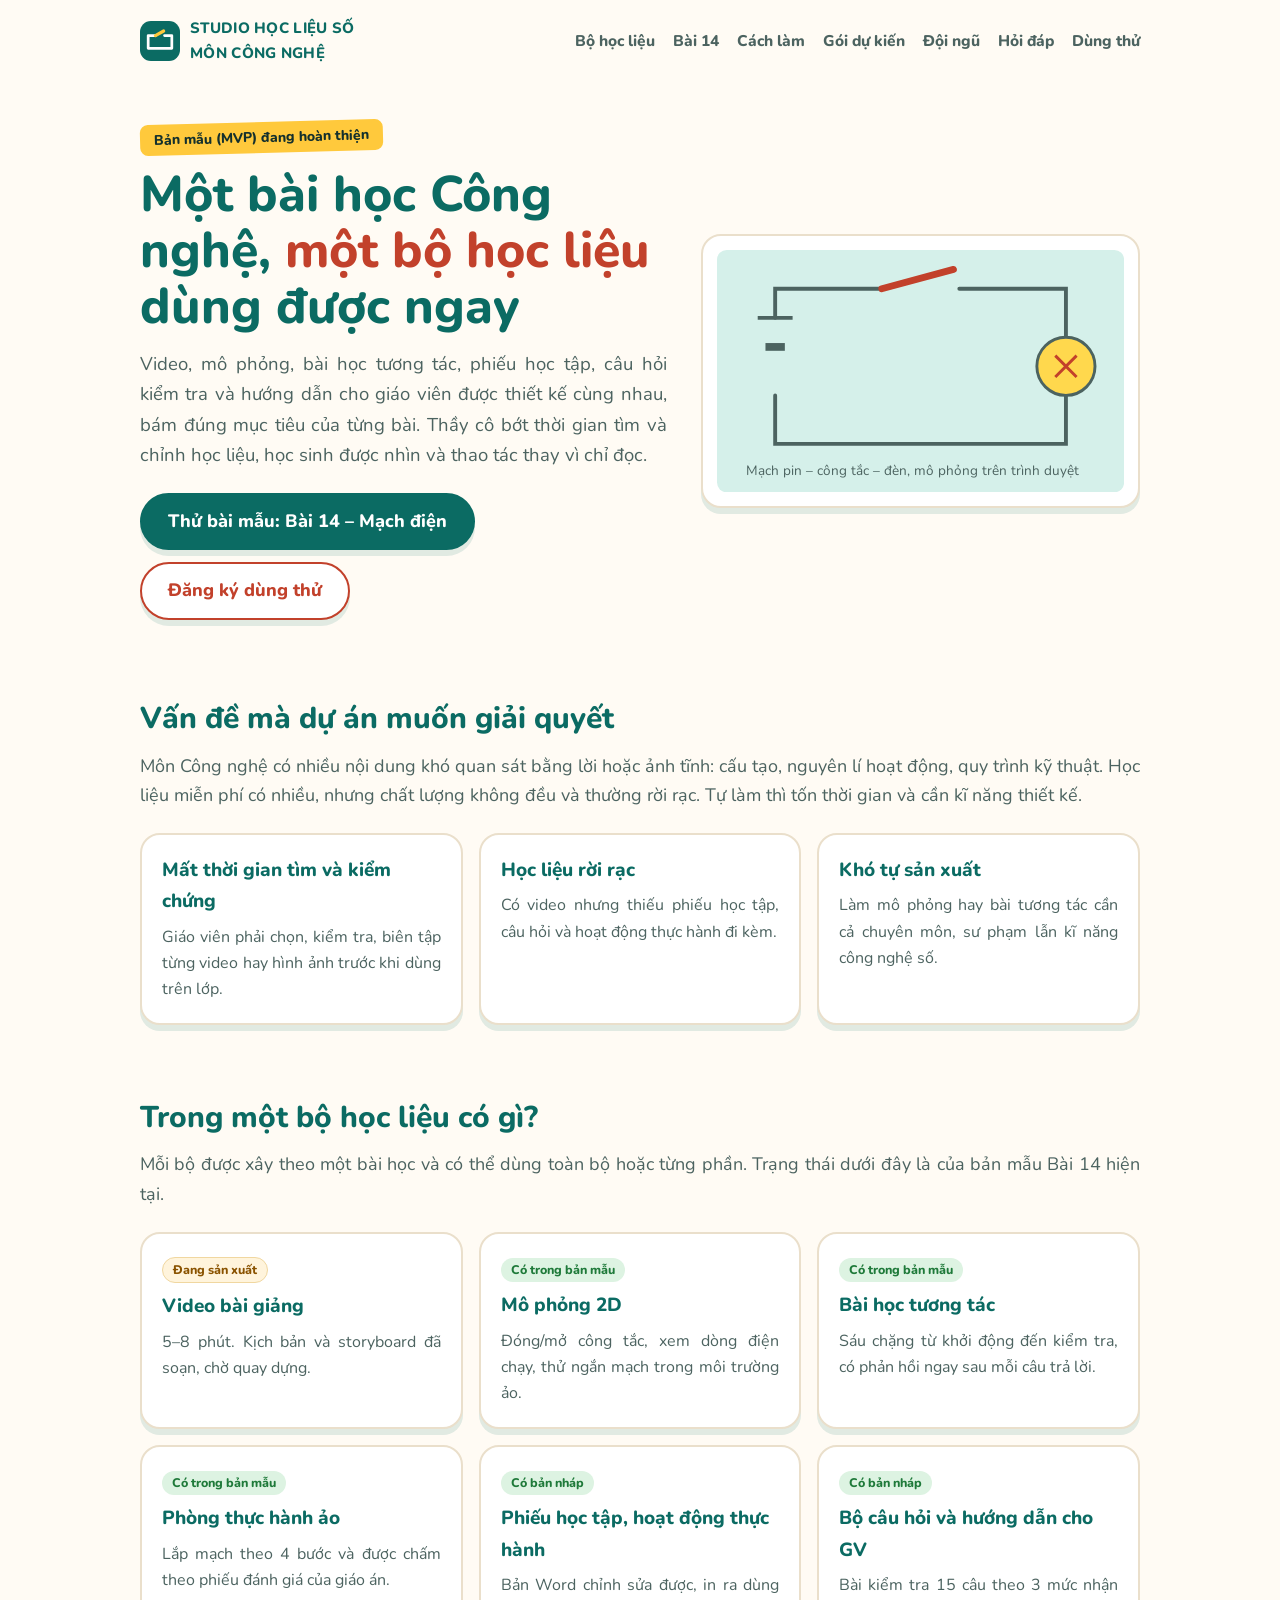
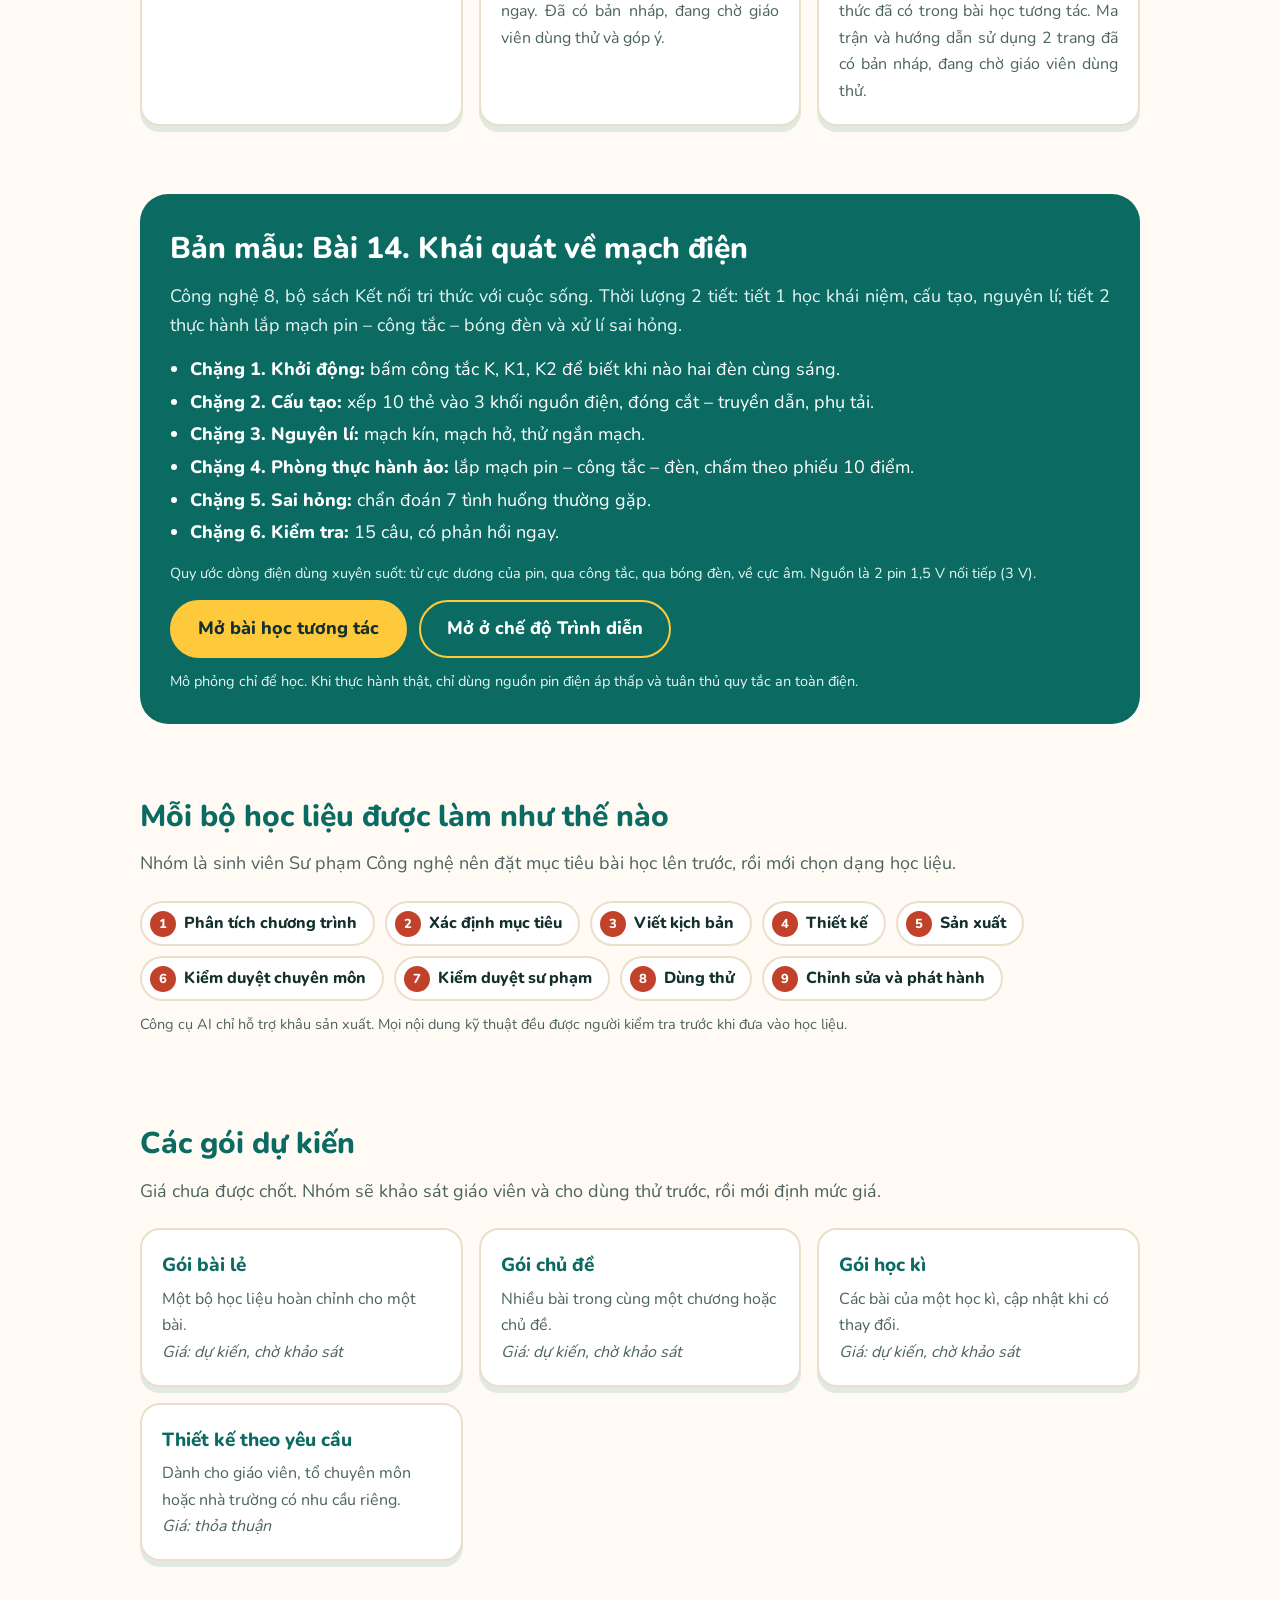
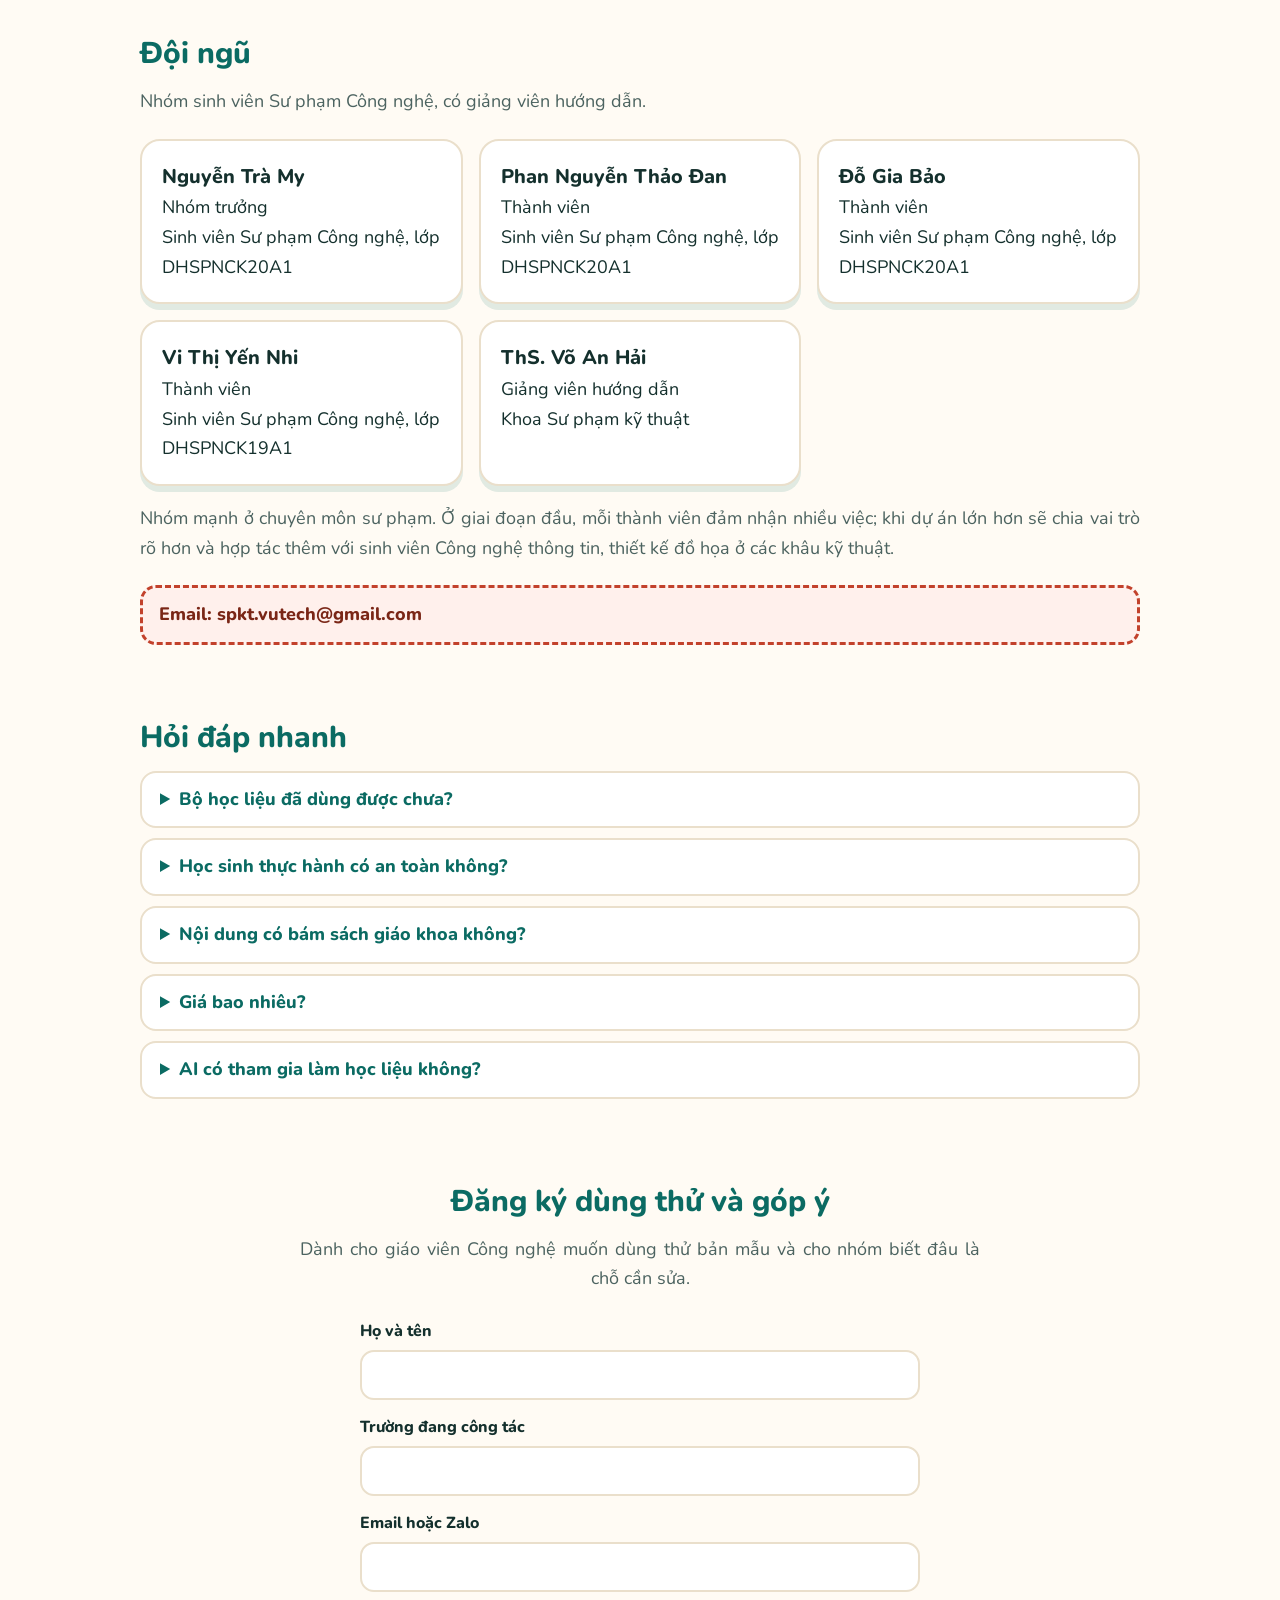
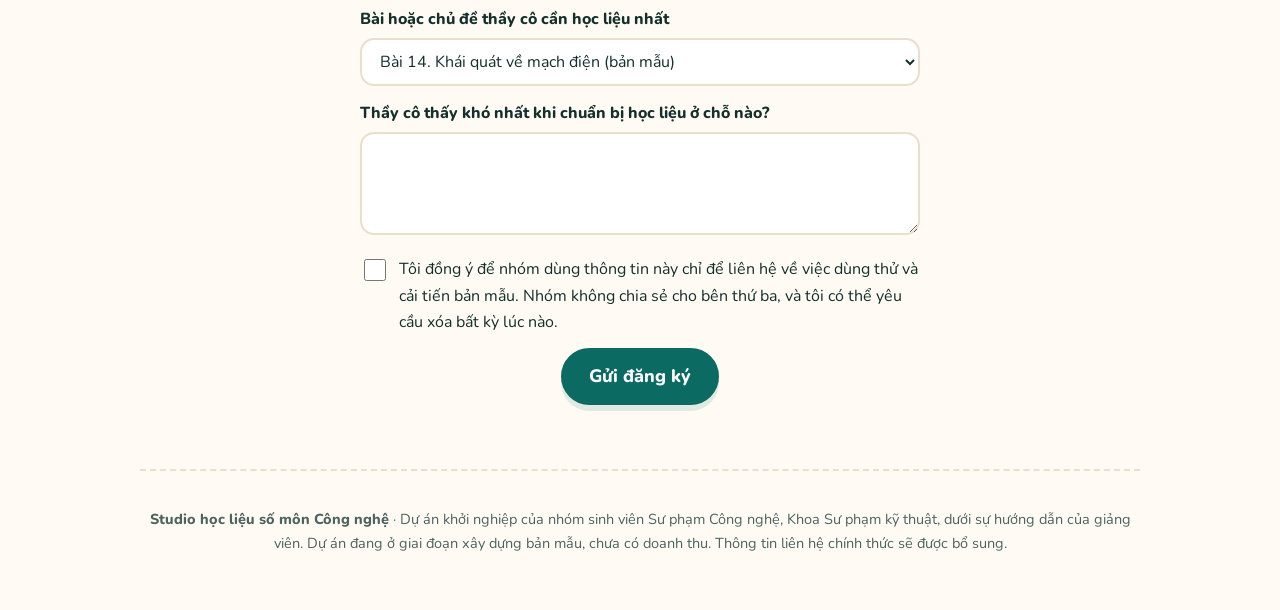
==== index.html @ c7c8dabb "Bản mẫu" ====
<!DOCTYPE html>
<html lang="vi">

<head>
  <meta charset="utf-8">
  <meta name="viewport" content="width=device-width, initial-scale=1">
  <title>STUDIO HỌC LIỆU SỐ MÔN CÔNG NGHỆ</title>
  <style>
    @font-face {
      font-family: 'Nunito';
      font-weight: 400;
      src: url([data-uri]) format('woff2');
      unicode-range: U+0000-00FF, U+0131, U+0152-0153, U+02BB-02BC, U+02C6, U+02DA, U+02DC, U+2000-206F, U+2074, U+20AC, U+2122, U+2191, U+2193, U+2212, U+2215, U+FEFF, U+FFFD;
      font-display: swap
    }

    @font-face {
      font-family: 'Nunito';
      font-weight: 400;
      src: url([data-uri]) format('woff2');
      unicode-range: U+0102-0103, U+0110-0111, U+0128-0129, U+0168-0169, U+01A0-01A1, U+01AF-01B0, U+0300-0301, U+0303-0304, U+0308-0309, U+0323, U+0329, U+1EA0-1EF9, U+20AB;
      font-display: swap
    }

    @font-face {
      font-family: 'Nunito';
      font-weight: 800;
      src: url([data-uri]) format('woff2');
      unicode-range: U+0000-00FF, U+0131, U+0152-0153, U+02BB-02BC, U+02C6, U+02DA, U+02DC, U+2000-206F, U+2074, U+20AC, U+2122, U+2191, U+2193, U+2212, U+2215, U+FEFF, U+FFFD;
      font-display: swap
    }

    @font-face {
      font-family: 'Nunito';
      font-weight: 800;
      src: url([data-uri]) format('woff2');
      unicode-range: U+0102-0103, U+0110-0111, U+0128-0129, U+0168-0169, U+01A0-01A1, U+01AF-01B0, U+0300-0301, U+0303-0304, U+0308-0309, U+0323, U+0329, U+1EA0-1EF9, U+20AB;
      font-display: swap
    }

    :root {
      --bg: #FFFBF4;
      --card: #fff;
      --ink: #14302D;
      --muted: #4C6360;
      --line: #EADFCB;
      --brand: #0B6B63;
      --brand-d: #084F49;
      --brand-l: #D5F0EA;
      --coral: #C2412B;
      --sun: #FFC93C;
      --ok: #1F7A3A;
      --ok-l: #DDF3E2;
      --bad: #B3261E;
      --bad-l: #FCE4E0;
      --warn: #8A5300;
      --warn-l: #FFF4DC;
      --amber: #FFC93C;
      --wire: #4C6360;
      --r: 20px;
      --sh: 0 6px 0 rgba(11, 107, 99, .12);
      --soft: #D5F0EA;
      --accent-l: #FFE9A8
    }

    * {
      box-sizing: border-box
    }

    html {
      scroll-behavior: smooth
    }

    body {
      margin: 0;
      background: var(--bg);
      color: var(--ink);
      font: 18px/1.65 'Nunito', 'Segoe UI', Roboto, Arial, sans-serif
    }

    .w {
      max-width: 1040px;
      margin: 0 auto;
      padding: 0 20px
    }

    header.nav {
      display: flex;
      justify-content: space-between;
      align-items: center;
      padding: 16px 0;
      gap: 12px;
      flex-wrap: wrap
    }

    .logo {
      font-weight: 800;
      font-size: 19px;
      color: var(--brand)
    }

    header.nav nav a {
      color: var(--muted);
      text-decoration: none;
      margin-left: 18px;
      font-size: 15.5px;
      font-weight: 700
    }

    header.nav nav a:hover {
      color: var(--coral)
    }

    .hero {
      padding: 40px 0;
      display: grid;
      grid-template-columns: 1.2fr 1fr;
      gap: 34px;
      align-items: center
    }

    @media (max-width:820px) {
      .hero {
        grid-template-columns: 1fr
      }
    }

    .tag {
      display: inline-block;
      background: var(--sun);
      color: var(--ink);
      font-size: 14px;
      font-weight: 800;
      padding: 4px 14px;
      border-radius: 8px;
      margin-bottom: 14px;
      transform: rotate(-1.5deg)
    }

    h1 {
      font-size: clamp(32px, 5.2vw, 50px);
      line-height: 1.12;
      margin: 0 0 14px;
      font-weight: 800;
      color: var(--brand)
    }

    h1 em {
      font-style: normal;
      color: var(--coral)
    }

    .lead {
      color: var(--muted);
      font-size: 18.5px;
      margin: 0 0 22px
    }

    .btn {
      display: inline-block;
      font: inherit;
      font-weight: 800;
      text-decoration: none;
      border-radius: 999px;
      padding: 12px 26px;
      border: 2px solid var(--brand);
      background: var(--brand);
      color: #fff;
      cursor: pointer;
      box-shadow: var(--sh)
    }

    .btn:hover {
      background: var(--brand-d);
      border-color: var(--brand-d)
    }

    .btn:focus-visible,
    a:focus-visible,
    input:focus-visible,
    select:focus-visible,
    textarea:focus-visible {
      outline: 3px solid var(--sun);
      outline-offset: 2px
    }

    .btn.o {
      background: #fff;
      color: var(--coral);
      border-color: var(--coral)
    }

    .btn.o:hover {
      background: #FFF0EC;
      color: var(--coral);
      border-color: var(--coral)
    }

    .row {
      display: flex;
      gap: 12px;
      flex-wrap: wrap
    }

    .mock {
      background: #fff;
      border: 2px solid var(--line);
      border-radius: var(--r);
      padding: 14px;
      box-shadow: var(--sh)
    }

    .mock svg {
      width: 100%;
      height: auto;
      display: block
    }

    section {
      padding: 34px 0
    }

    h2 {
      font-size: 30px;
      margin: 0 0 8px;
      font-weight: 800;
      color: var(--brand)
    }

    .sub {
      color: var(--muted);
      margin: 0 0 22px;
      max-width: 680px
    }

    .grid {
      display: grid;
      grid-template-columns: repeat(auto-fit, minmax(250px, 1fr));
      gap: 16px
    }

    .card {
      background: var(--card);
      border: 2px solid var(--line);
      border-radius: var(--r);
      padding: 20px;
      box-shadow: var(--sh)
    }

    .card h3 {
      margin: 0 0 6px;
      font-size: 19px;
      font-weight: 800;
      color: var(--brand)
    }

    .card p {
      margin: 0;
      color: var(--muted);
      font-size: 16px
    }

    .st {
      display: inline-block;
      font-size: 12.5px;
      font-weight: 800;
      padding: 2px 10px;
      border-radius: 999px;
      margin-bottom: 8px
    }

    .st.ok {
      background: var(--ok-l);
      color: var(--ok)
    }

    .st.wip {
      background: var(--warn-l);
      color: var(--warn);
      border: 1px solid #F0D7A0
    }

    .band {
      background: var(--brand);
      color: #fff;
      border-radius: 28px;
      padding: 30px
    }

    .band h2 {
      color: #fff
    }

    .band .sub {
      color: #E6F6F2
    }

    .band .note {
      color: #E6F6F2
    }

    .band .btn {
      background: var(--sun);
      color: var(--ink);
      border-color: var(--sun)
    }

    .band .btn:hover {
      background: #FFD965;
      border-color: #FFD965
    }

    ol.flow {
      list-style: none;
      padding: 0;
      margin: 0;
      display: flex;
      flex-wrap: wrap;
      gap: 10px;
      counter-reset: s
    }

    ol.flow li {
      counter-increment: s;
      background: var(--card);
      border: 2px solid var(--line);
      border-radius: 999px;
      padding: 7px 16px 7px 8px;
      font-size: 16px;
      font-weight: 700
    }

    ol.flow li::before {
      content: counter(s);
      display: inline-block;
      width: 26px;
      height: 26px;
      line-height: 26px;
      text-align: center;
      background: var(--coral);
      color: #fff;
      border-radius: 50%;
      font-size: 13px;
      margin-right: 8px
    }

    .price {
      font-size: 16px;
      color: var(--muted)
    }

    .price b {
      display: block;
      color: var(--brand);
      font-size: 19px;
      margin-bottom: 4px
    }

    form {
      display: grid;
      gap: 12px;
      max-width: 560px
    }

    label {
      font-size: 16px;
      font-weight: 800
    }

    input,
    select,
    textarea {
      width: 100%;
      font: inherit;
      font-weight: 400;
      padding: 10px 14px;
      border: 2px solid var(--line);
      border-radius: 14px;
      background: #fff;
      color: var(--ink);
      margin-top: 4px
    }

    input:focus,
    select:focus,
    textarea:focus {
      border-color: var(--brand)
    }

    .note {
      font-size: 14.5px;
      color: var(--muted)
    }

    #ok {
      display: none;
      background: var(--brand-l);
      color: var(--brand-d);
      padding: 12px 16px;
      border-radius: 16px;
      font-weight: 700
    }

    footer {
      border-top: 2px dashed var(--line);
      margin-top: 30px;
      padding: 22px 0 40px;
      color: var(--muted);
      font-size: 14.5px
    }

    .logo {
      display: flex;
      align-items: center;
      gap: 10px;
      text-decoration: none;
      font-size: 15px;
      letter-spacing: .02em
    }

    .logo .mk {
      width: 40px;
      height: 40px;
      flex: 0 0 auto
    }

    details {
      background: var(--card);
      border: 2px solid var(--line);
      border-radius: 16px;
      padding: 12px 18px;
      margin: 0 0 10px
    }

    summary {
      cursor: pointer;
      font-weight: 800;
      color: var(--brand)
    }

    details p {
      margin: 8px 0 0;
      color: var(--muted);
      font-size: 16px
    }

    .ph {
      border: 3px dashed var(--coral);
      background: #FFF0EC;
      color: #7a2616;
      border-radius: 16px;
      padding: 12px 16px;
      font-weight: 700
    }

    ul.stg {
      margin: 0 0 14px;
      padding-left: 20px
    }

    ul.stg li {
      margin: 3px 0
    }

    /* v7: căn đều hai bên cho đoạn văn; căn giữa khối đăng ký/góp ý */
    section p, .lead, .note { text-align: justify; text-justify: inter-word; }
    footer p { text-align: center; }
    .sub { max-width: none; }
    #thu { text-align: center; }
    #thu h2 { text-align: center; }
    #thu .sub { max-width: 680px; margin-left: auto; margin-right: auto; text-align: justify; text-align-last: center; }
    #thu form { margin: 0 auto; text-align: left; }
    #thu form .btn { justify-self: center; }
    #thu #ok { text-align: center; }
  </style>
</head>

<body>
  <div class="w" id="top">
    <header class="nav">
      <a class="logo" href="#top" aria-label="STUDIO HỌC LIỆU SỐ MÔN CÔNG NGHỆ"><svg class="mk" viewBox="0 0 44 44"
          aria-hidden="true">
          <rect width="44" height="44" rx="12" fill="#0B6B63" />
          <path d="M9 26V16h8m10 0h8v10m0 0v4H9v-4" fill="none" stroke="#fff" stroke-width="3" stroke-linecap="round"
            stroke-linejoin="round" />
          <line x1="17" y1="16" x2="26" y2="11" stroke="#FFC93C" stroke-width="3.5" stroke-linecap="round" />
          <circle cx="35" cy="26" r="0" />
        </svg><span>STUDIO HỌC LIỆU SỐ<br>MÔN CÔNG NGHỆ</span></a>
      <nav><a href="#bo">Bộ học liệu</a><a href="#demo">Bài 14</a><a href="#quytrinh">Cách làm</a><a href="#goi">Gói dự
          kiến</a><a href="#doi">Đội ngũ</a><a href="#hoi">Hỏi đáp</a><a href="#thu">Dùng thử</a></nav>
    </header>

    <div class="hero">
      <div>
        <span class="tag">Bản mẫu (MVP) đang hoàn thiện</span>
        <h1>Một bài học Công nghệ, <em>một bộ học liệu</em> dùng được ngay</h1>
        <p class="lead">Video, mô phỏng, bài học tương tác, phiếu học tập, câu hỏi kiểm tra và hướng dẫn cho giáo viên
          được thiết kế cùng nhau, bám đúng mục tiêu của từng bài. Thầy cô bớt thời gian tìm và chỉnh học liệu, học sinh
          được nhìn và thao tác thay vì chỉ đọc.</p>
        <div class="row"><a class="btn" data-evt="xem_demo" href="bai-14.html">Thử bài mẫu: Bài 14 –
            Mạch điện</a><a class="btn o" href="#thu">Đăng ký dùng thử</a></div>
      </div>
      <div class="mock" aria-hidden="true">
        <svg viewBox="0 0 420 250">
          <rect width="420" height="250" rx="10" fill="var(--soft)" />
          <path d="M60,70 V40 H170 M250,40 H360 V200 H60 V150" fill="none" stroke="var(--muted)" stroke-width="4"
            stroke-linecap="round" />
          <line x1="170" y1="40" x2="244" y2="20" stroke="var(--coral)" stroke-width="7" stroke-linecap="round" />
          <circle cx="360" cy="120" r="30" fill="#FFD84D" stroke="var(--muted)" stroke-width="3" />
          <path d="M349,109 L371,131 M371,109 L349,131" stroke="#C2412B" stroke-width="3" />
          <line x1="42" y1="70" x2="78" y2="70" stroke="var(--muted)" stroke-width="4" />
          <line x1="50" y1="100" x2="70" y2="100" stroke="var(--muted)" stroke-width="8" />
          <text x="30" y="232" font-size="14" fill="var(--muted)">Mạch pin – công tắc – đèn, mô phỏng trên trình
            duyệt</text>
        </svg>
      </div>
    </div>

    <section id="van-de">
      <h2>Vấn đề mà dự án muốn giải quyết</h2>
      <p class="sub">Môn Công nghệ có nhiều nội dung khó quan sát bằng lời hoặc ảnh tĩnh: cấu tạo, nguyên lí hoạt động,
        quy trình kỹ thuật. Học liệu miễn phí có nhiều, nhưng chất lượng không đều và thường rời rạc. Tự làm thì tốn
        thời gian và cần kĩ năng thiết kế.</p>
      <div class="grid">
        <div class="card">
          <h3>Mất thời gian tìm và kiểm chứng</h3>
          <p>Giáo viên phải chọn, kiểm tra, biên tập từng video hay hình ảnh trước khi dùng trên lớp.</p>
        </div>
        <div class="card">
          <h3>Học liệu rời rạc</h3>
          <p>Có video nhưng thiếu phiếu học tập, câu hỏi và hoạt động thực hành đi kèm.</p>
        </div>
        <div class="card">
          <h3>Khó tự sản xuất</h3>
          <p>Làm mô phỏng hay bài tương tác cần cả chuyên môn, sư phạm lẫn kĩ năng công nghệ số.</p>
        </div>
      </div>
    </section>

    <section id="bo">
      <h2>Trong một bộ học liệu có gì?</h2>
      <p class="sub">Mỗi bộ được xây theo một bài học và có thể dùng toàn bộ hoặc từng phần. Trạng thái dưới đây là của
        bản mẫu Bài 14 hiện tại.</p>
      <div class="grid">
        <div class="card"><span class="st wip">Đang sản xuất</span>
          <h3>Video bài giảng</h3>
          <p>5–8 phút. Kịch bản và storyboard đã soạn, chờ quay dựng.</p>
        </div>
        <div class="card"><span class="st ok">Có trong bản mẫu</span>
          <h3>Mô phỏng 2D</h3>
          <p>Đóng/mở công tắc, xem dòng điện chạy, thử ngắn mạch trong môi trường ảo.</p>
        </div>
        <div class="card"><span class="st ok">Có trong bản mẫu</span>
          <h3>Bài học tương tác</h3>
          <p>Sáu chặng từ khởi động đến kiểm tra, có phản hồi ngay sau mỗi câu trả lời.</p>
        </div>
        <div class="card"><span class="st ok">Có trong bản mẫu</span>
          <h3>Phòng thực hành ảo</h3>
          <p>Lắp mạch theo 4 bước và được chấm theo phiếu đánh giá của giáo án.</p>
        </div>
        <div class="card"><span class="st ok">Có bản nháp</span>
          <h3>Phiếu học tập, hoạt động thực hành</h3>
          <p>Bản Word chỉnh sửa được, in ra dùng ngay. Đã có bản nháp, đang chờ giáo viên dùng thử và góp ý.</p>
        </div>
        <div class="card"><span class="st ok">Có bản nháp</span>
          <h3>Bộ câu hỏi và hướng dẫn cho GV</h3>
          <p>Bài kiểm tra 15 câu theo 3 mức nhận thức đã có trong bài học tương tác. Ma trận và hướng dẫn sử dụng 2
            trang đã có bản nháp, đang chờ giáo viên dùng thử.</p>
        </div>
      </div>
    </section>

    <section id="demo">
      <div class="band">
        <h2>Bản mẫu: Bài 14. Khái quát về mạch điện</h2>
        <p class="sub" style="margin-bottom:14px">Công nghệ 8, bộ sách Kết nối tri thức với cuộc sống. Thời lượng 2
          tiết: tiết 1 học khái niệm, cấu tạo, nguyên lí; tiết 2 thực hành lắp mạch pin – công tắc – bóng đèn và xử lí
          sai hỏng.</p>
        <ul class="stg">
          <li><b>Chặng 1. Khởi động:</b> bấm công tắc K, K1, K2 để biết khi nào hai đèn cùng sáng.</li>
          <li><b>Chặng 2. Cấu tạo:</b> xếp 10 thẻ vào 3 khối nguồn điện, đóng cắt – truyền dẫn, phụ tải.</li>
          <li><b>Chặng 3. Nguyên lí:</b> mạch kín, mạch hở, thử ngắn mạch.</li>
          <li><b>Chặng 4. Phòng thực hành ảo:</b> lắp mạch pin – công tắc – đèn, chấm theo phiếu 10 điểm.</li>
          <li><b>Chặng 5. Sai hỏng:</b> chẩn đoán 7 tình huống thường gặp.</li>
          <li><b>Chặng 6. Kiểm tra:</b> 15 câu, có phản hồi ngay.</li>
        </ul>
        <p class="note" style="margin:0 0 14px">Quy ước dòng điện dùng xuyên suốt: từ cực dương của pin, qua công tắc,
          qua bóng đèn, về cực âm. Nguồn là 2 pin 1,5 V nối tiếp (3 V).</p>
        <div class="row"><a class="btn" data-evt="xem_demo" href="bai-14.html">Mở bài học tương
            tác</a><a class="btn" data-evt="xem_demo_trinh_dien" style="background:transparent;color:#fff"
            href="bai-14.html#demo">Mở ở chế độ Trình diễn</a></div>
        <p class="note" style="margin:12px 0 0">Mô phỏng chỉ để học. Khi thực hành thật, chỉ dùng nguồn pin điện áp thấp
          và tuân thủ quy tắc an toàn điện.</p>
      </div>
    </section>

    <section id="quytrinh">
      <h2>Mỗi bộ học liệu được làm như thế nào</h2>
      <p class="sub">Nhóm là sinh viên Sư phạm Công nghệ nên đặt mục tiêu bài học lên trước, rồi mới chọn dạng học liệu.
      </p>
      <ol class="flow">
        <li>Phân tích chương trình</li>
        <li>Xác định mục tiêu</li>
        <li>Viết kịch bản</li>
        <li>Thiết kế</li>
        <li>Sản xuất</li>
        <li>Kiểm duyệt chuyên môn</li>
        <li>Kiểm duyệt sư phạm</li>
        <li>Dùng thử</li>
        <li>Chỉnh sửa và phát hành</li>
      </ol>
      <p class="note" style="margin-top:12px">Công cụ AI chỉ hỗ trợ khâu sản xuất. Mọi nội dung kỹ thuật đều được người
        kiểm tra trước khi đưa vào học liệu.</p>
    </section>

    <section id="goi">
      <h2>Các gói dự kiến</h2>
      <p class="sub">Giá chưa được chốt. Nhóm sẽ khảo sát giáo viên và cho dùng thử trước, rồi mới định mức giá.</p>
      <div class="grid">
        <div class="card price"><b>Gói bài lẻ</b>Một bộ học liệu hoàn chỉnh cho một bài.<br><em>Giá: dự kiến, chờ khảo
            sát</em></div>
        <div class="card price"><b>Gói chủ đề</b>Nhiều bài trong cùng một chương hoặc chủ đề.<br><em>Giá: dự kiến, chờ
            khảo sát</em></div>
        <div class="card price"><b>Gói học kì</b>Các bài của một học kì, cập nhật khi có thay đổi.<br><em>Giá: dự kiến,
            chờ khảo sát</em></div>
        <div class="card price"><b>Thiết kế theo yêu cầu</b>Dành cho giáo viên, tổ chuyên môn hoặc nhà trường có nhu cầu
          riêng.<br><em>Giá: thỏa thuận</em></div>
      </div>
    </section>

    <section id="doi">
      <h2>Đội ngũ</h2>
      <p class="sub">Nhóm sinh viên Sư phạm Công nghệ, có giảng viên hướng dẫn.</p>
      <div class="grid">
        <div class="card"><b style="display:block;font-size:1.1em">Nguyễn Trà My</b>Nhóm trưởng<br>Sinh viên Sư phạm Công nghệ, lớp DHSPNCK20A1</div>
        <div class="card"><b style="display:block;font-size:1.1em">Phan Nguyễn Thảo Đan</b>Thành viên<br>Sinh viên Sư phạm Công nghệ, lớp DHSPNCK20A1</div>
        <div class="card"><b style="display:block;font-size:1.1em">Đỗ Gia Bảo</b>Thành viên<br>Sinh viên Sư phạm Công nghệ, lớp DHSPNCK20A1</div>
        <div class="card"><b style="display:block;font-size:1.1em">Vi Thị Yến Nhi</b>Thành viên<br>Sinh viên Sư phạm Công nghệ, lớp DHSPNCK19A1</div>
        <div class="card"><b style="display:block;font-size:1.1em">ThS. Võ An Hải</b>Giảng viên hướng dẫn<br>Khoa Sư phạm kỹ thuật</div>
      </div>
      <p class="sub" style="margin-top:18px">Nhóm mạnh ở chuyên môn sư phạm. Ở giai đoạn đầu, mỗi thành viên đảm nhận nhiều việc; khi dự án lớn hơn sẽ chia vai trò rõ hơn và hợp tác thêm với sinh viên Công nghệ thông tin, thiết kế
        đồ họa ở các khâu kỹ thuật.</p>
      <div class="ph">Email: spkt.vutech@gmail.com</div>
    </section>

    <section id="hoi">
      <h2>Hỏi đáp nhanh</h2>
      <details>
        <summary>Bộ học liệu đã dùng được chưa?</summary>
        <p>Bài học tương tác Bài 14 đã chạy được trên trình duyệt, không cần mạng. Video, phiếu học tập, bộ câu hỏi dạng
          tệp và hướng dẫn cho giáo viên đang được soạn. Nhóm chưa cho giáo viên dùng thử và chưa bán.</p>
      </details>
      <details>
        <summary>Học sinh thực hành có an toàn không?</summary>
        <p>Toàn bộ nội dung chỉ dùng nguồn pin điện áp thấp (2 pin 1,5 V). Bài học có cảnh báo ngắn mạch và nhắc không
          nối điện lưới 220 V.</p>
      </details>
      <details>
        <summary>Nội dung có bám sách giáo khoa không?</summary>
        <p>Bài 14 bám sách Công nghệ 8, bộ Kết nối tri thức với cuộc sống, và giáo án 2 tiết của nhóm. Thuật ngữ và kí
          hiệu theo sách.</p>
      </details>
      <details>
        <summary>Giá bao nhiêu?</summary>
        <p>Chưa chốt. Nhóm sẽ hỏi giáo viên và cho dùng thử trước rồi mới định giá.</p>
      </details>
      <details>
        <summary>AI có tham gia làm học liệu không?</summary>
        <p>Có, ở khâu sản xuất. Nội dung kỹ thuật do người kiểm tra trước khi đưa vào bộ học liệu.</p>
      </details>
    </section>

    <section id="thu">
      <h2>Đăng ký dùng thử và góp ý</h2>
      <p class="sub">Dành cho giáo viên Công nghệ muốn dùng thử bản mẫu và cho nhóm biết đâu là chỗ cần sửa.</p>
      <form id="f">
        <div><label for="n">Họ và tên<input id="n" required></label></div>
        <div><label for="s">Trường đang công tác<input id="s"></label></div>
        <div><label for="c">Email hoặc Zalo<input id="c" required></label></div>
        <div><label for="b">Bài hoặc chủ đề thầy cô cần học liệu nhất
            <select id="b">
              <option>Bài 14. Khái quát về mạch điện (bản mẫu)</option>
              <option>Chủ đề khác trong Công nghệ 8</option>
              <option>Công nghệ 9</option>
              <option>Công nghệ 10–12</option>
            </select></label></div>
        <div><label for="m">Thầy cô thấy khó nhất khi chuẩn bị học liệu ở chỗ nào?<textarea id="m"
              rows="3"></textarea></label></div>
        <div><label for="dy" style="display:flex;gap:10px;align-items:flex-start;font-weight:400"><input id="dy" type="checkbox" required style="width:22px;height:22px;margin-top:3px;flex:0 0 auto"><span>Tôi đồng ý để nhóm dùng thông tin này chỉ để liên hệ về việc dùng thử và cải tiến bản mẫu. Nhóm không chia sẻ cho bên thứ ba, và tôi có thể yêu cầu xóa bất kỳ lúc nào.</span></label></div>
        <button class="btn" type="submit" data-evt="gui_form">Gửi đăng ký</button>
        <div id="ok" role="status">Đây là bản demo nên biểu mẫu chưa gửi dữ liệu đi đâu cả. Khi chạy thật, nhóm sẽ gắn
          biểu mẫu này vào Google Form hoặc hộp thư của dự án.</div>
      </form>
    </section>

    <footer>
      <p><b>Studio học liệu số môn Công nghệ</b> · Dự án khởi nghiệp của nhóm sinh viên Sư phạm Công nghệ, Khoa Sư phạm
        kỹ thuật, dưới sự hướng dẫn của giảng viên. Dự án đang ở giai đoạn xây dựng bản mẫu, chưa có doanh thu. Thông
        tin liên hệ chính thức sẽ được bổ sung.</p>
    </footer>
  </div>
  <script>
    document.getElementById('f').addEventListener('submit', function (e) { e.preventDefault(); document.getElementById('ok').style.display = 'block'; });
  </script>
</body>

</html>
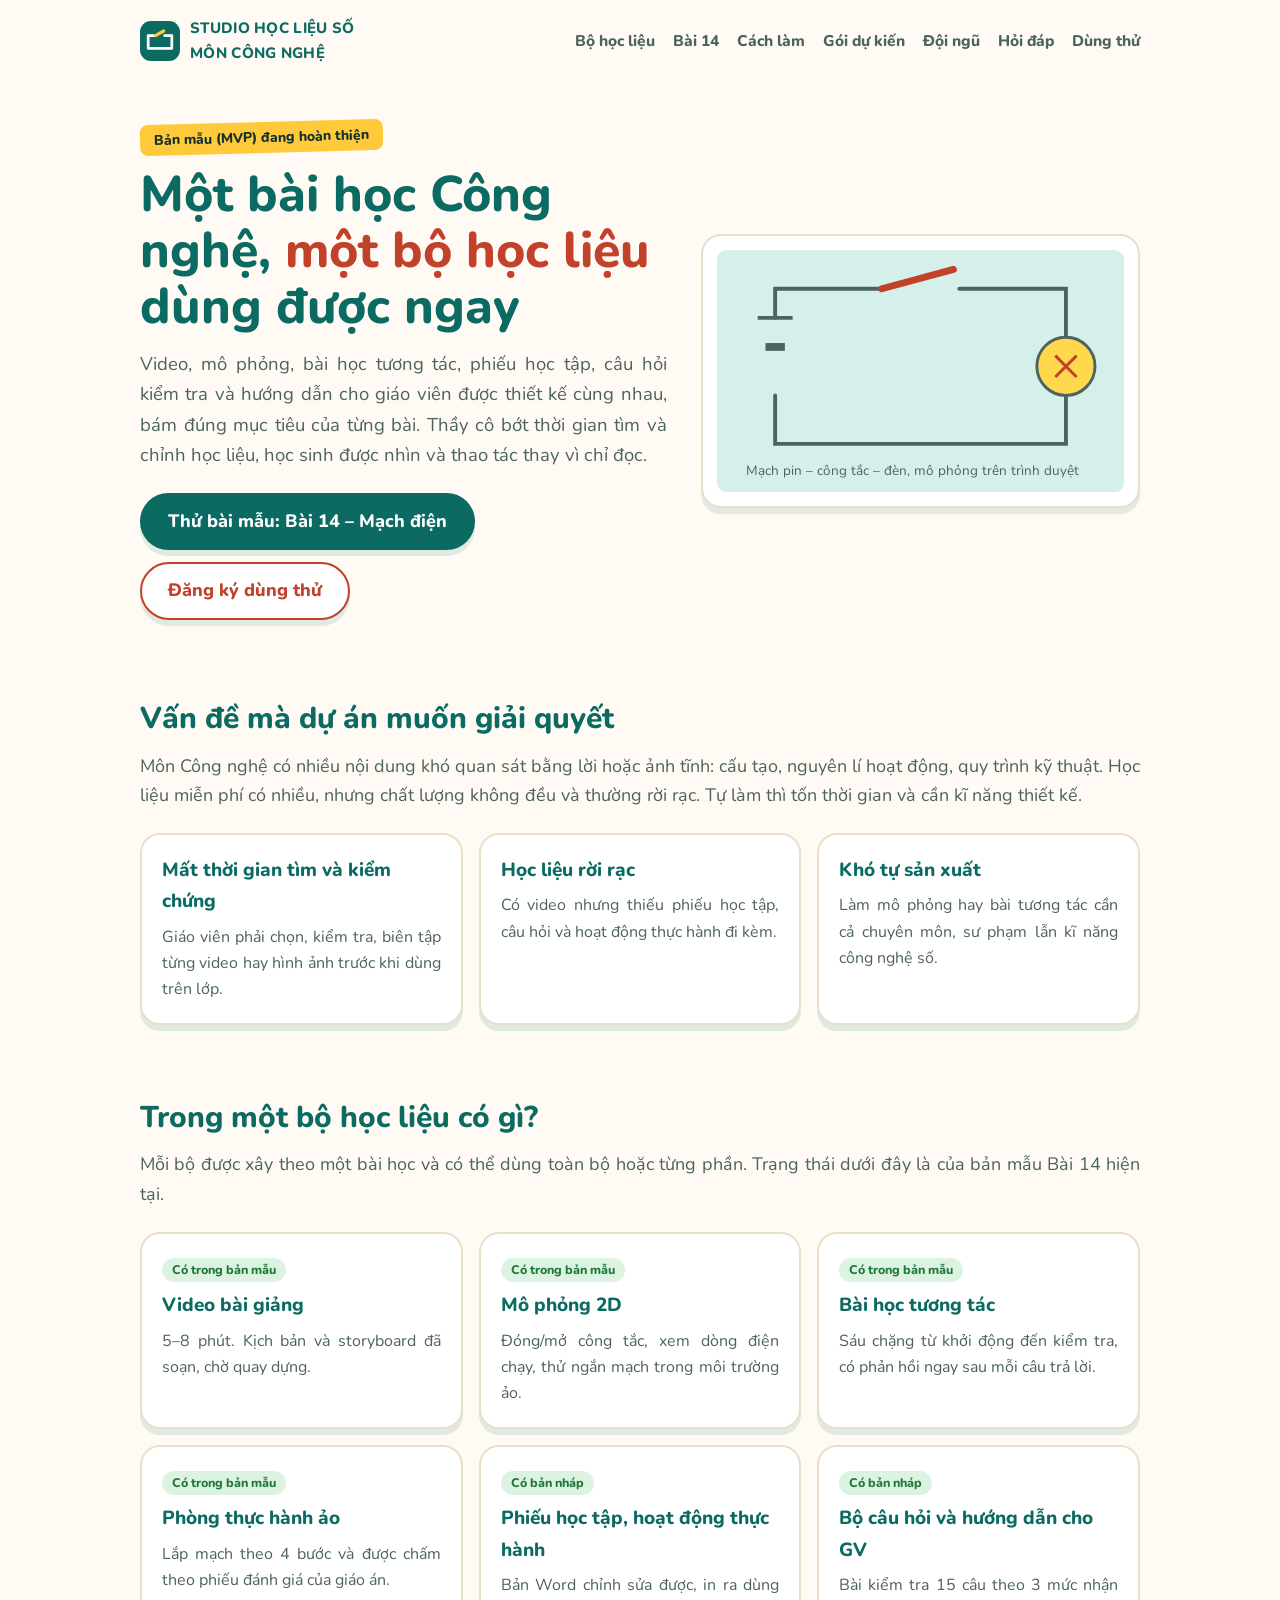
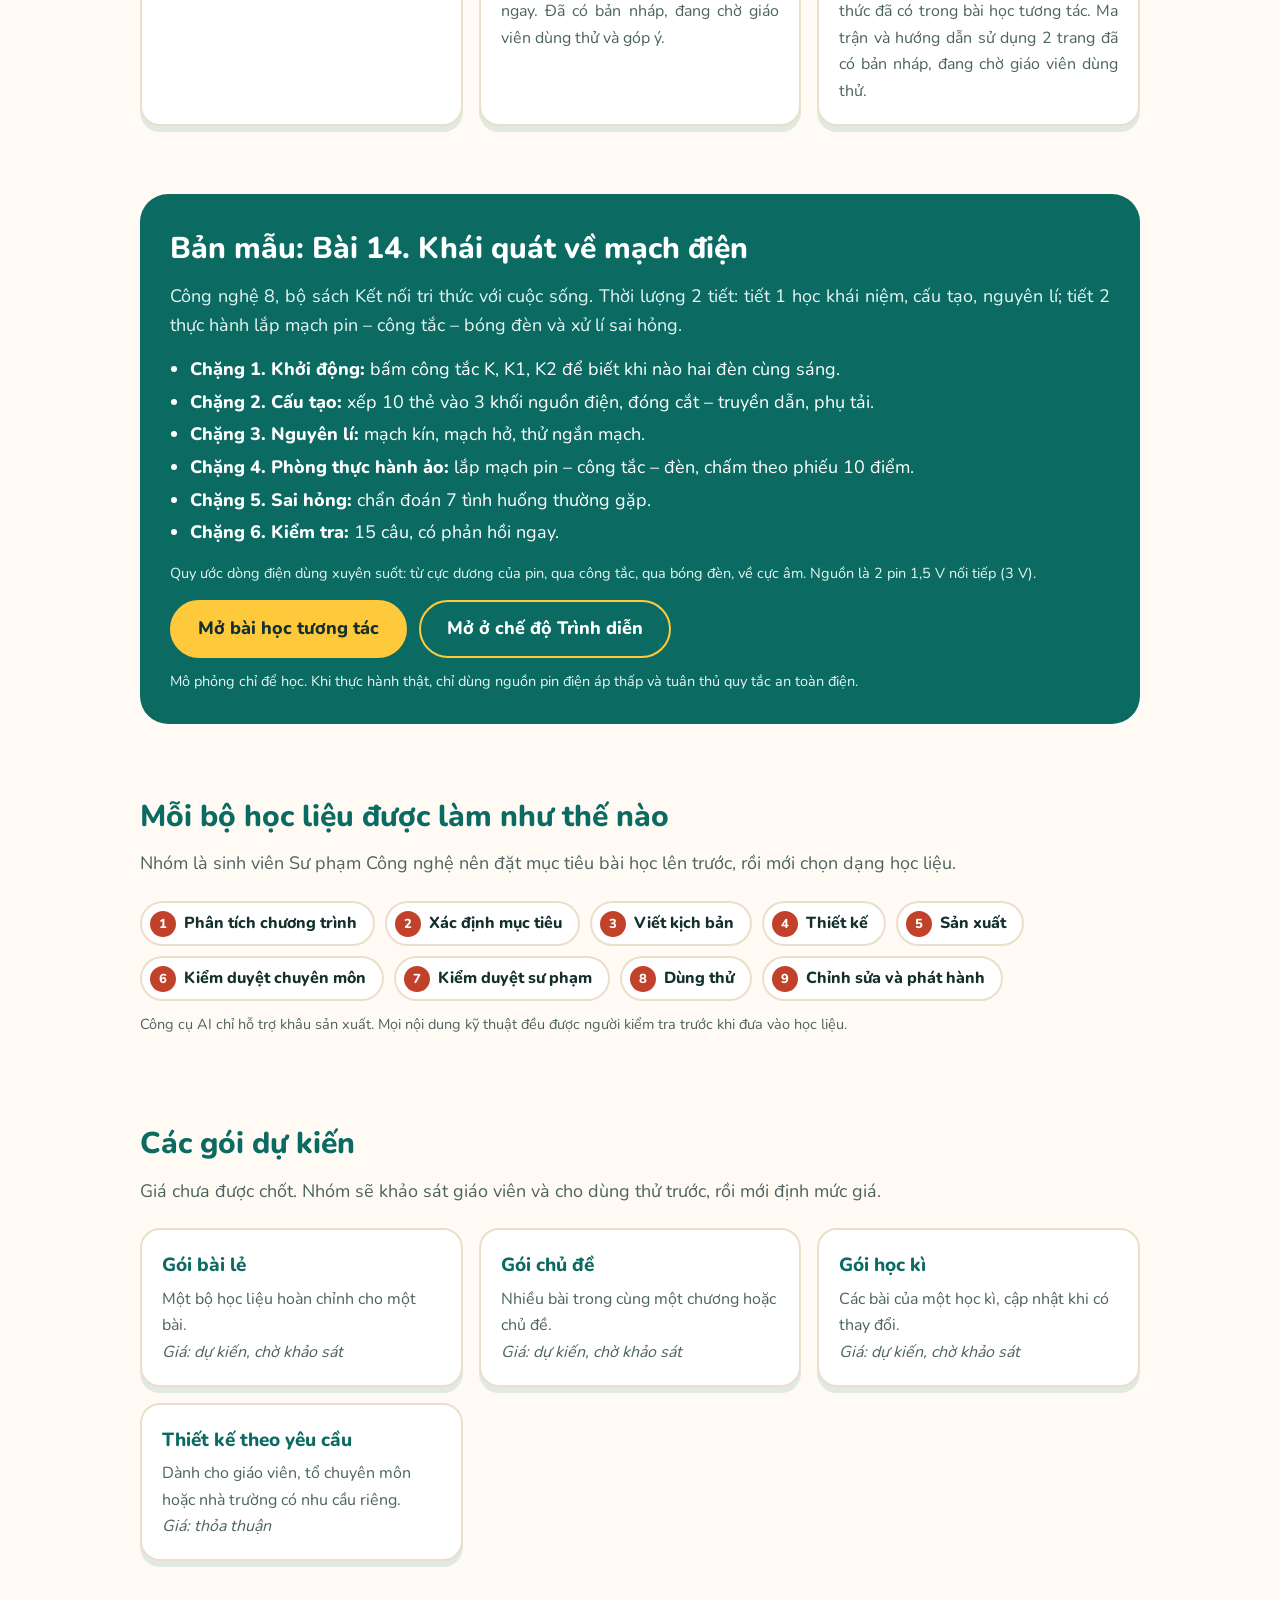
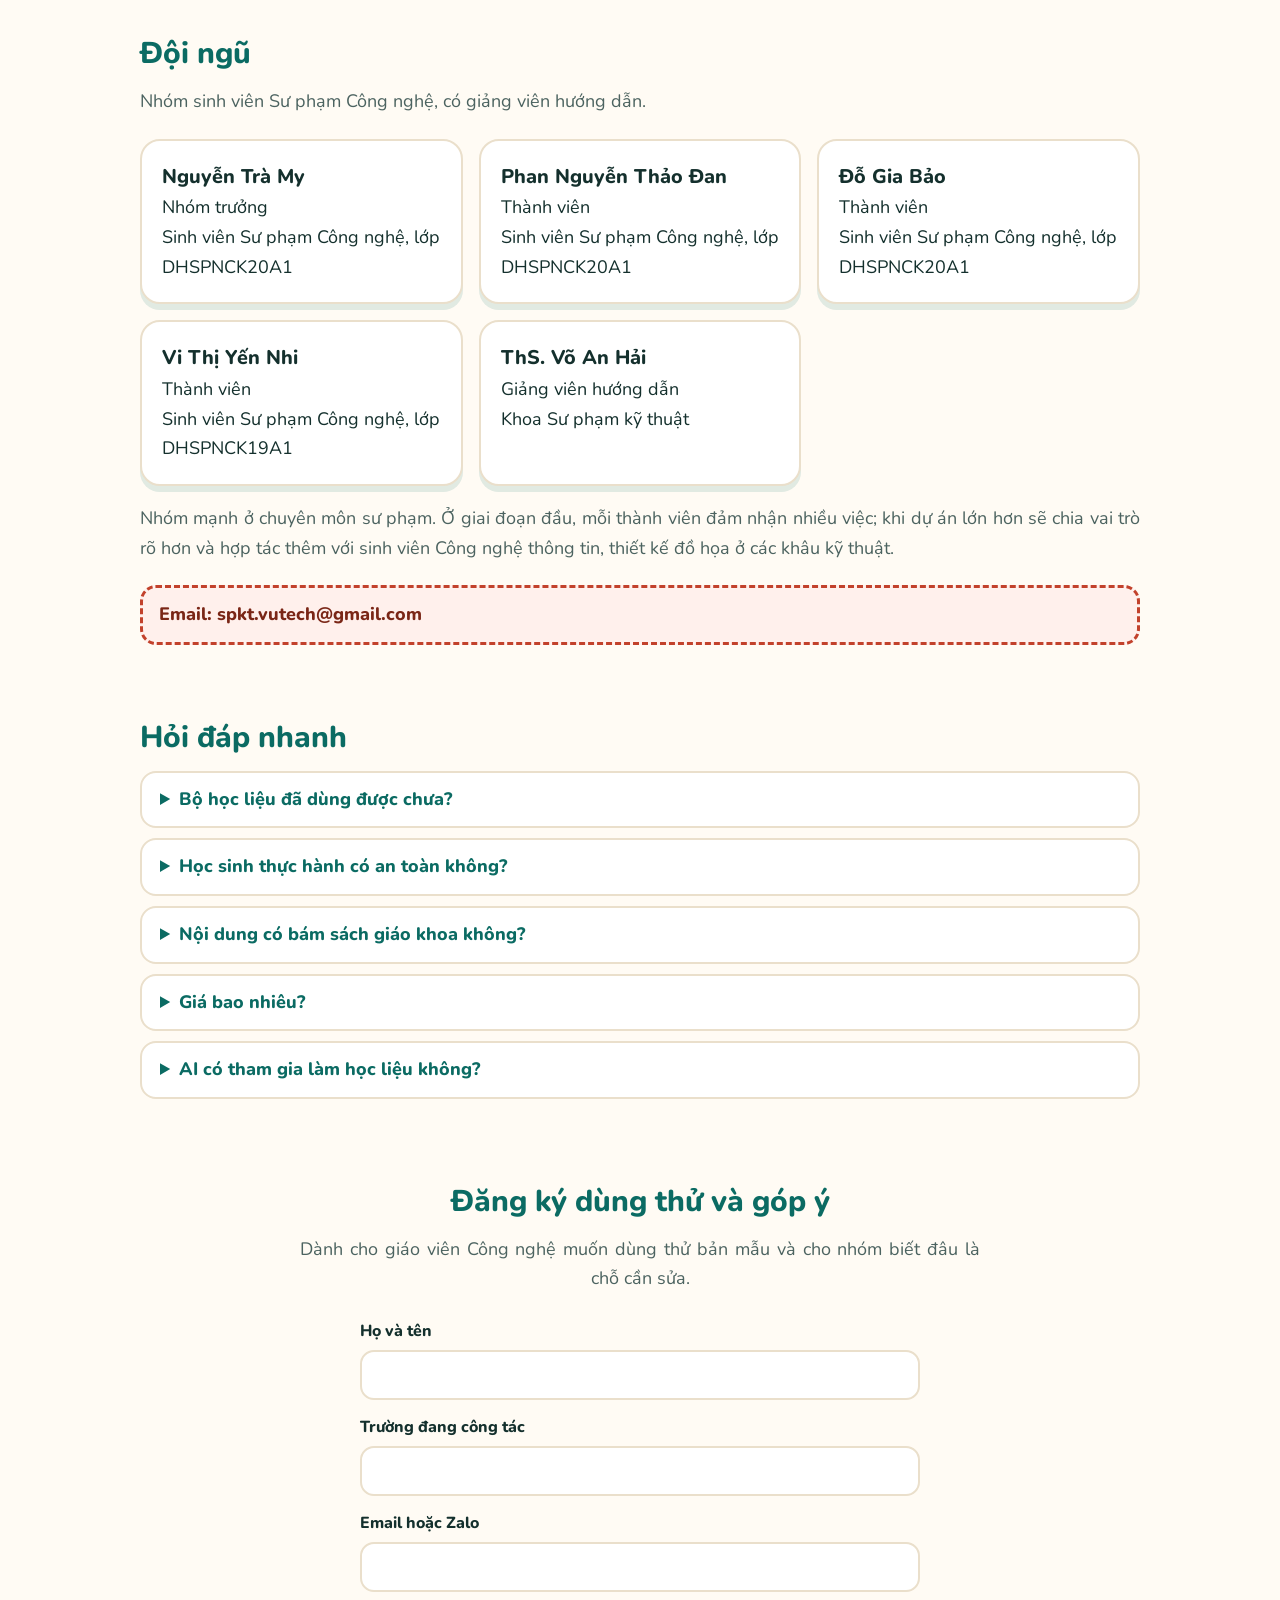
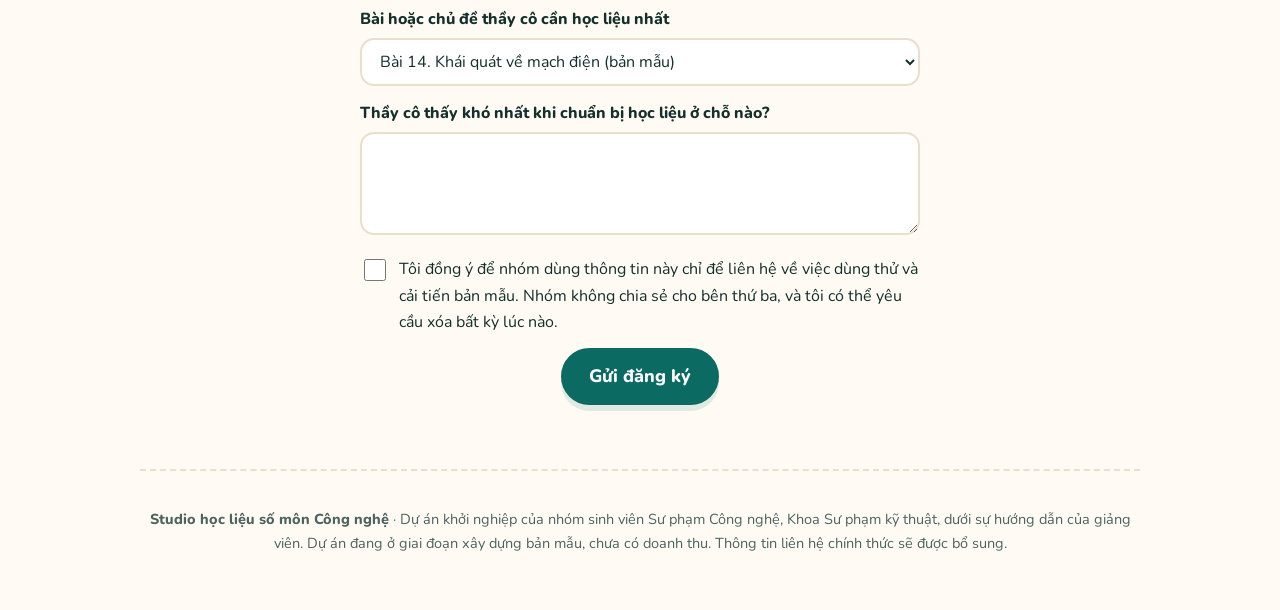
==== commit 07f248fa: "Update index.html" ====
--- a/index.html
+++ b/index.html
@@ -542,7 +542,7 @@
       <p class="sub">Mỗi bộ được xây theo một bài học và có thể dùng toàn bộ hoặc từng phần. Trạng thái dưới đây là của
         bản mẫu Bài 14 hiện tại.</p>
       <div class="grid">
-        <div class="card"><span class="st wip">Đang sản xuất</span>
+        <div class="card"><span class="st ok">Có trong bản mẫu</span>
           <h3>Video bài giảng</h3>
           <p>5–8 phút. Kịch bản và storyboard đã soạn, chờ quay dựng.</p>
         </div>
@@ -704,4 +704,4 @@
   </script>
 </body>
 
-</html>+</html>
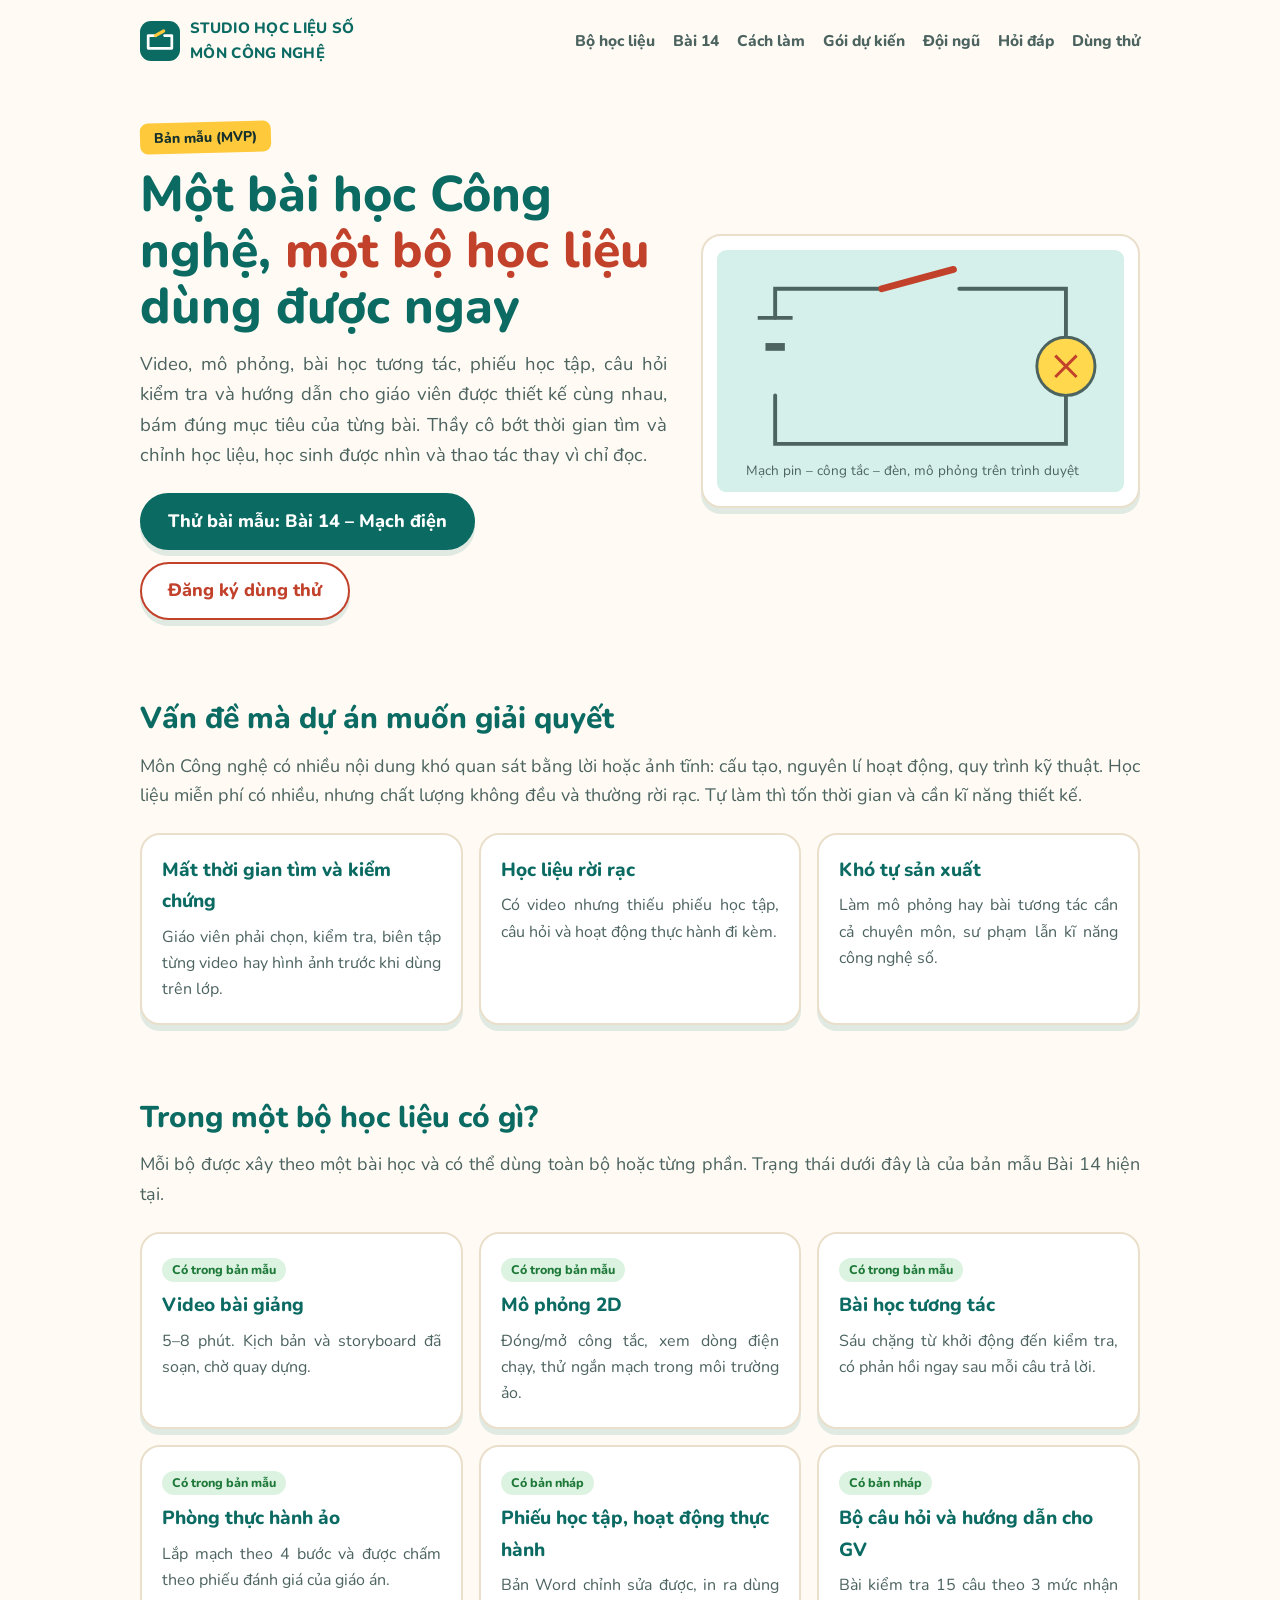
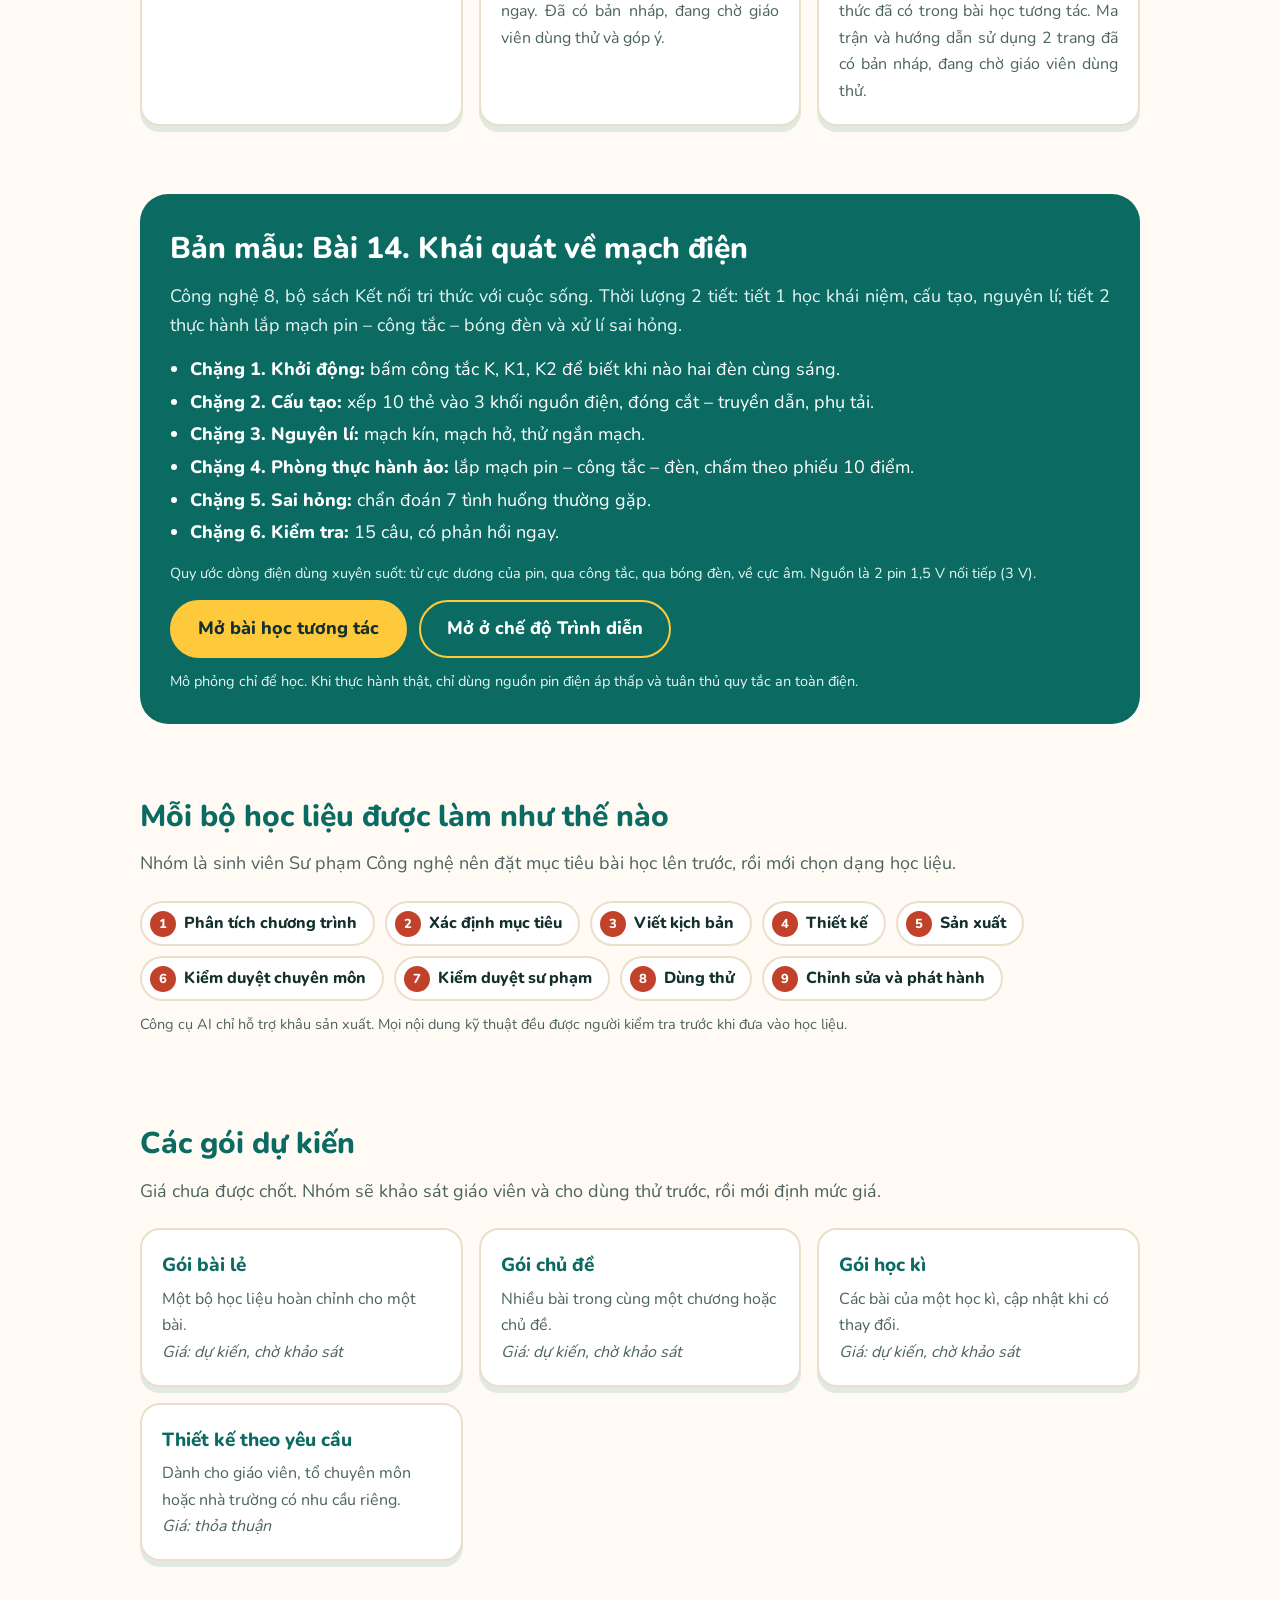
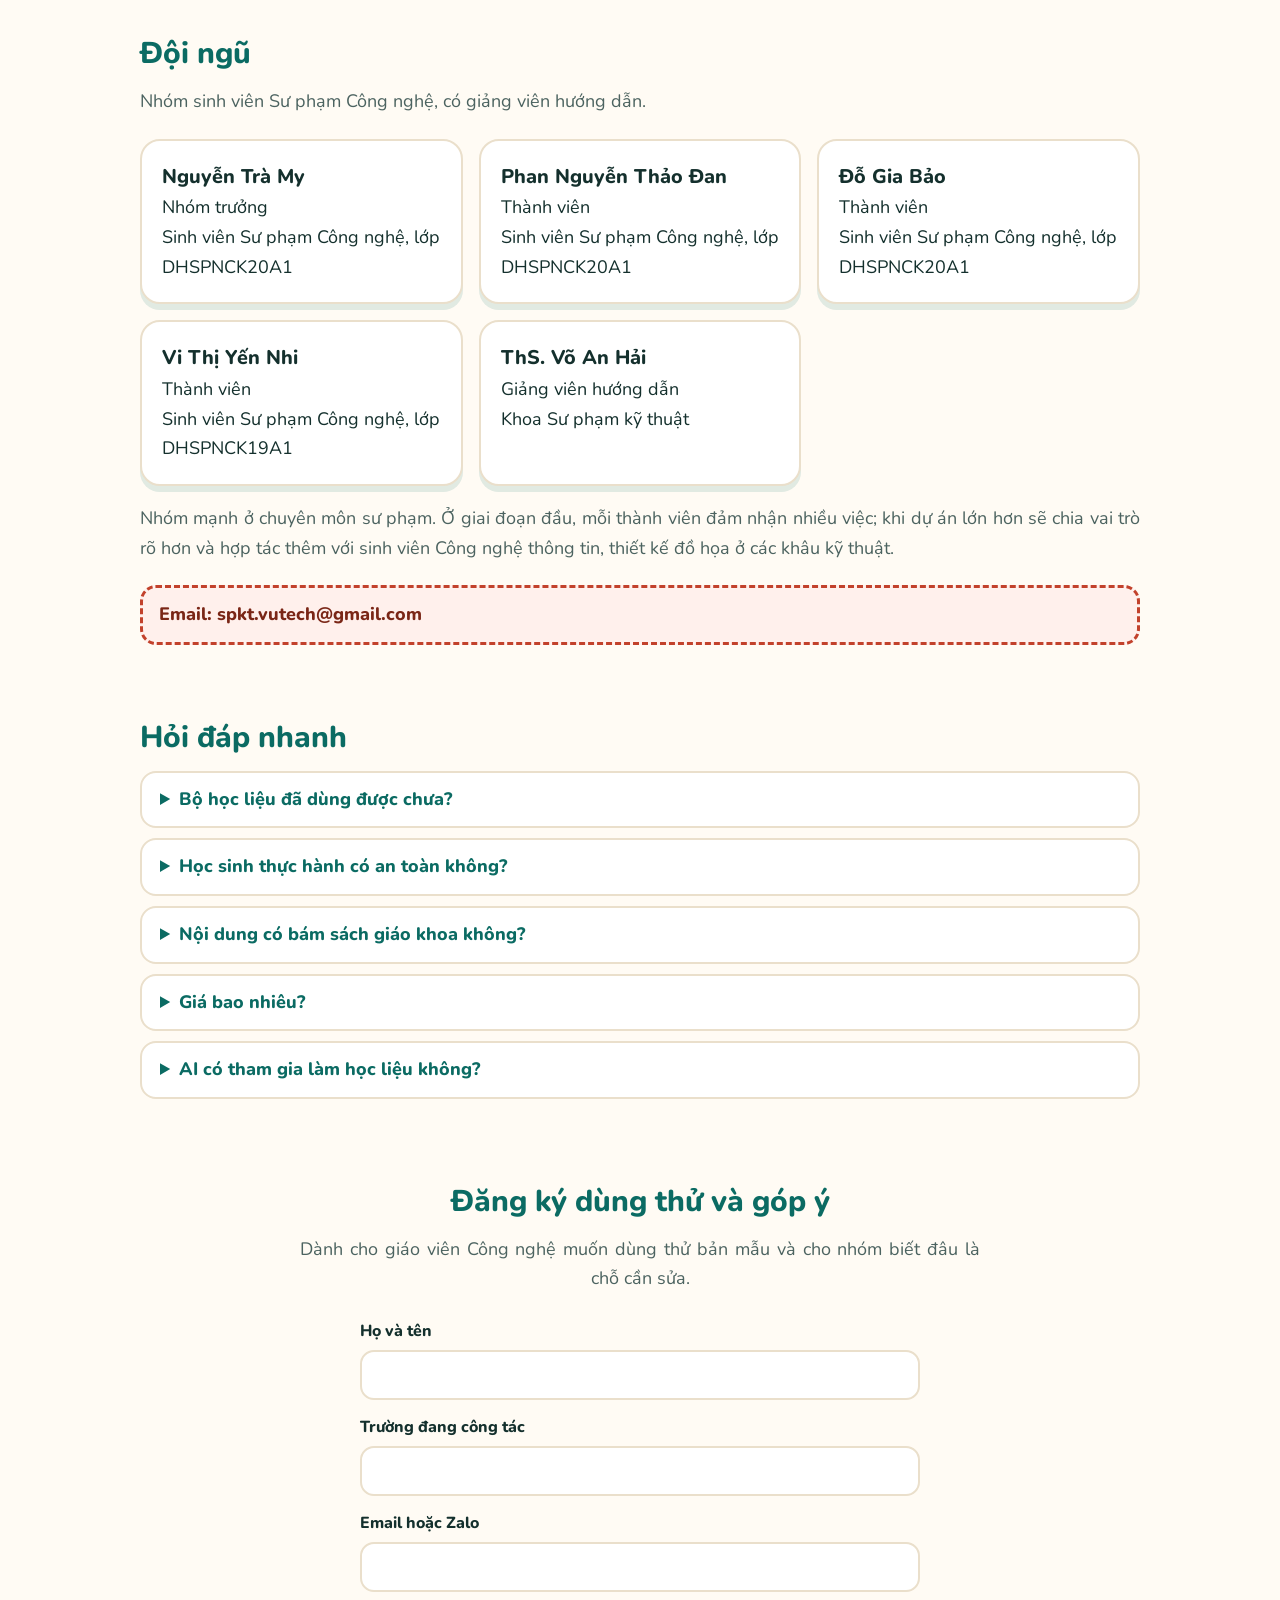
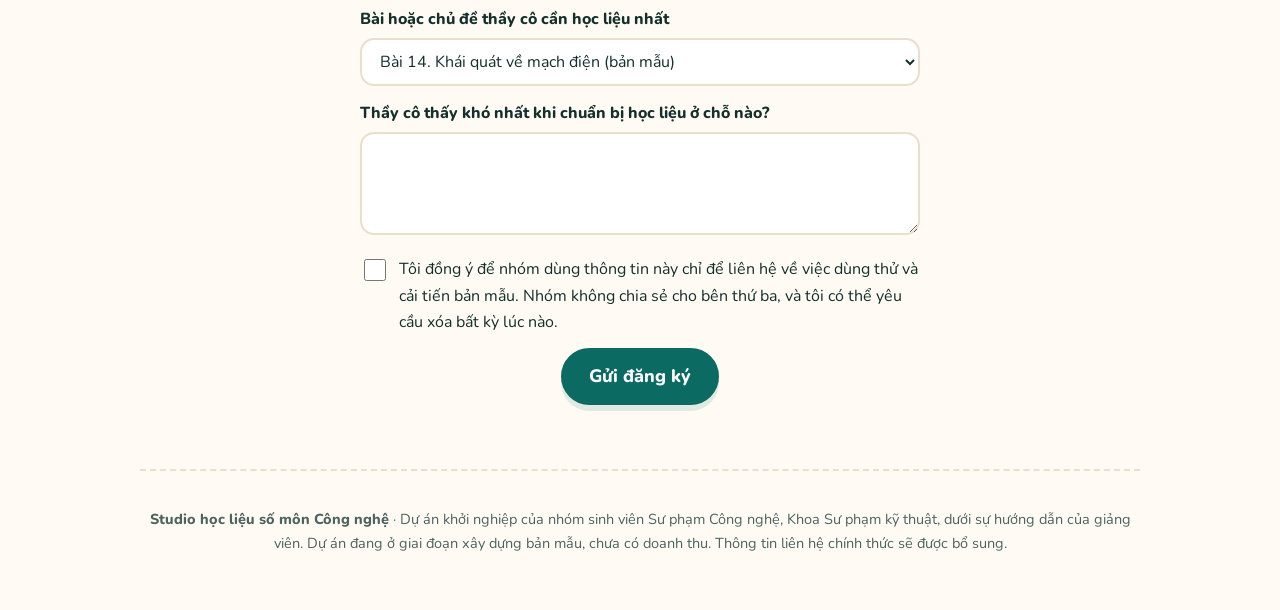
==== commit 5d3a3232: "Update index.html" ====
--- a/index.html
+++ b/index.html
@@ -492,7 +492,7 @@
 
     <div class="hero">
       <div>
-        <span class="tag">Bản mẫu (MVP) đang hoàn thiện</span>
+        <span class="tag">Bản mẫu (MVP)</span>
         <h1>Một bài học Công nghệ, <em>một bộ học liệu</em> dùng được ngay</h1>
         <p class="lead">Video, mô phỏng, bài học tương tác, phiếu học tập, câu hỏi kiểm tra và hướng dẫn cho giáo viên
           được thiết kế cùng nhau, bám đúng mục tiêu của từng bài. Thầy cô bớt thời gian tìm và chỉnh học liệu, học sinh
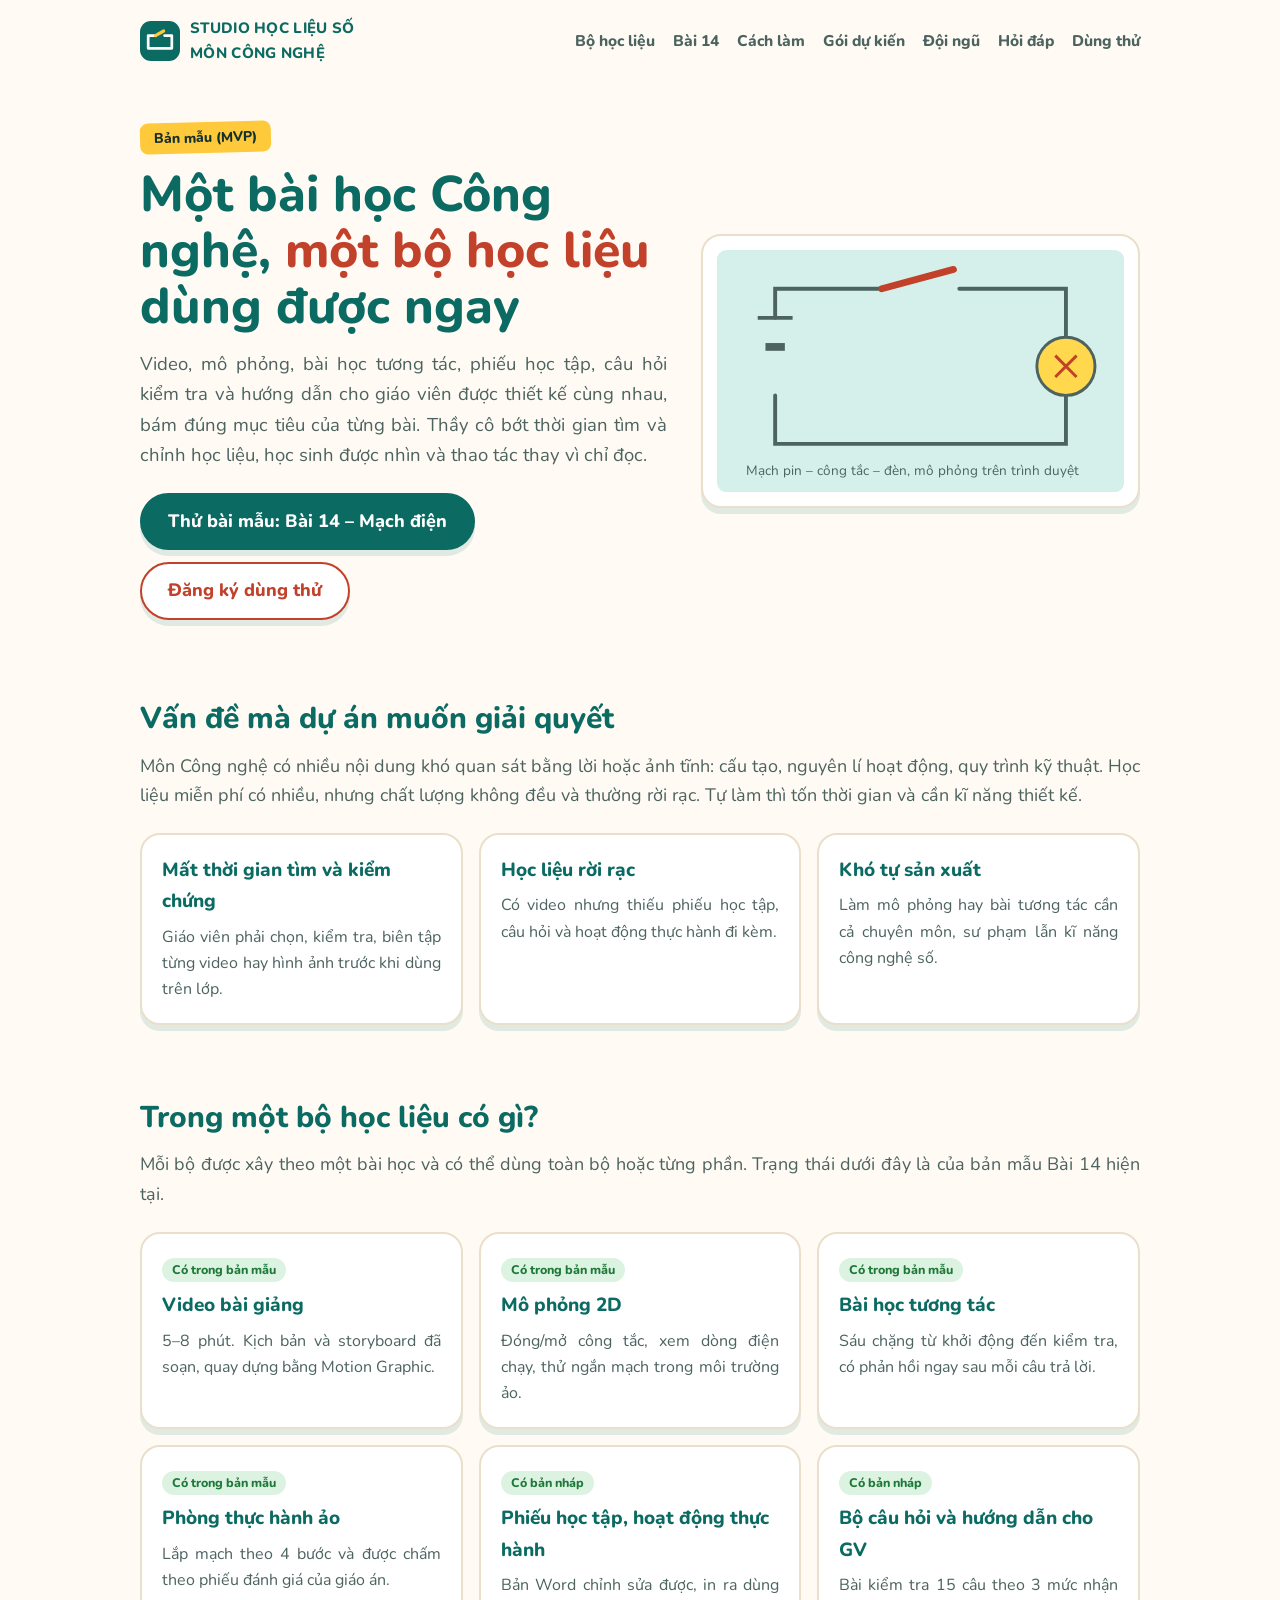
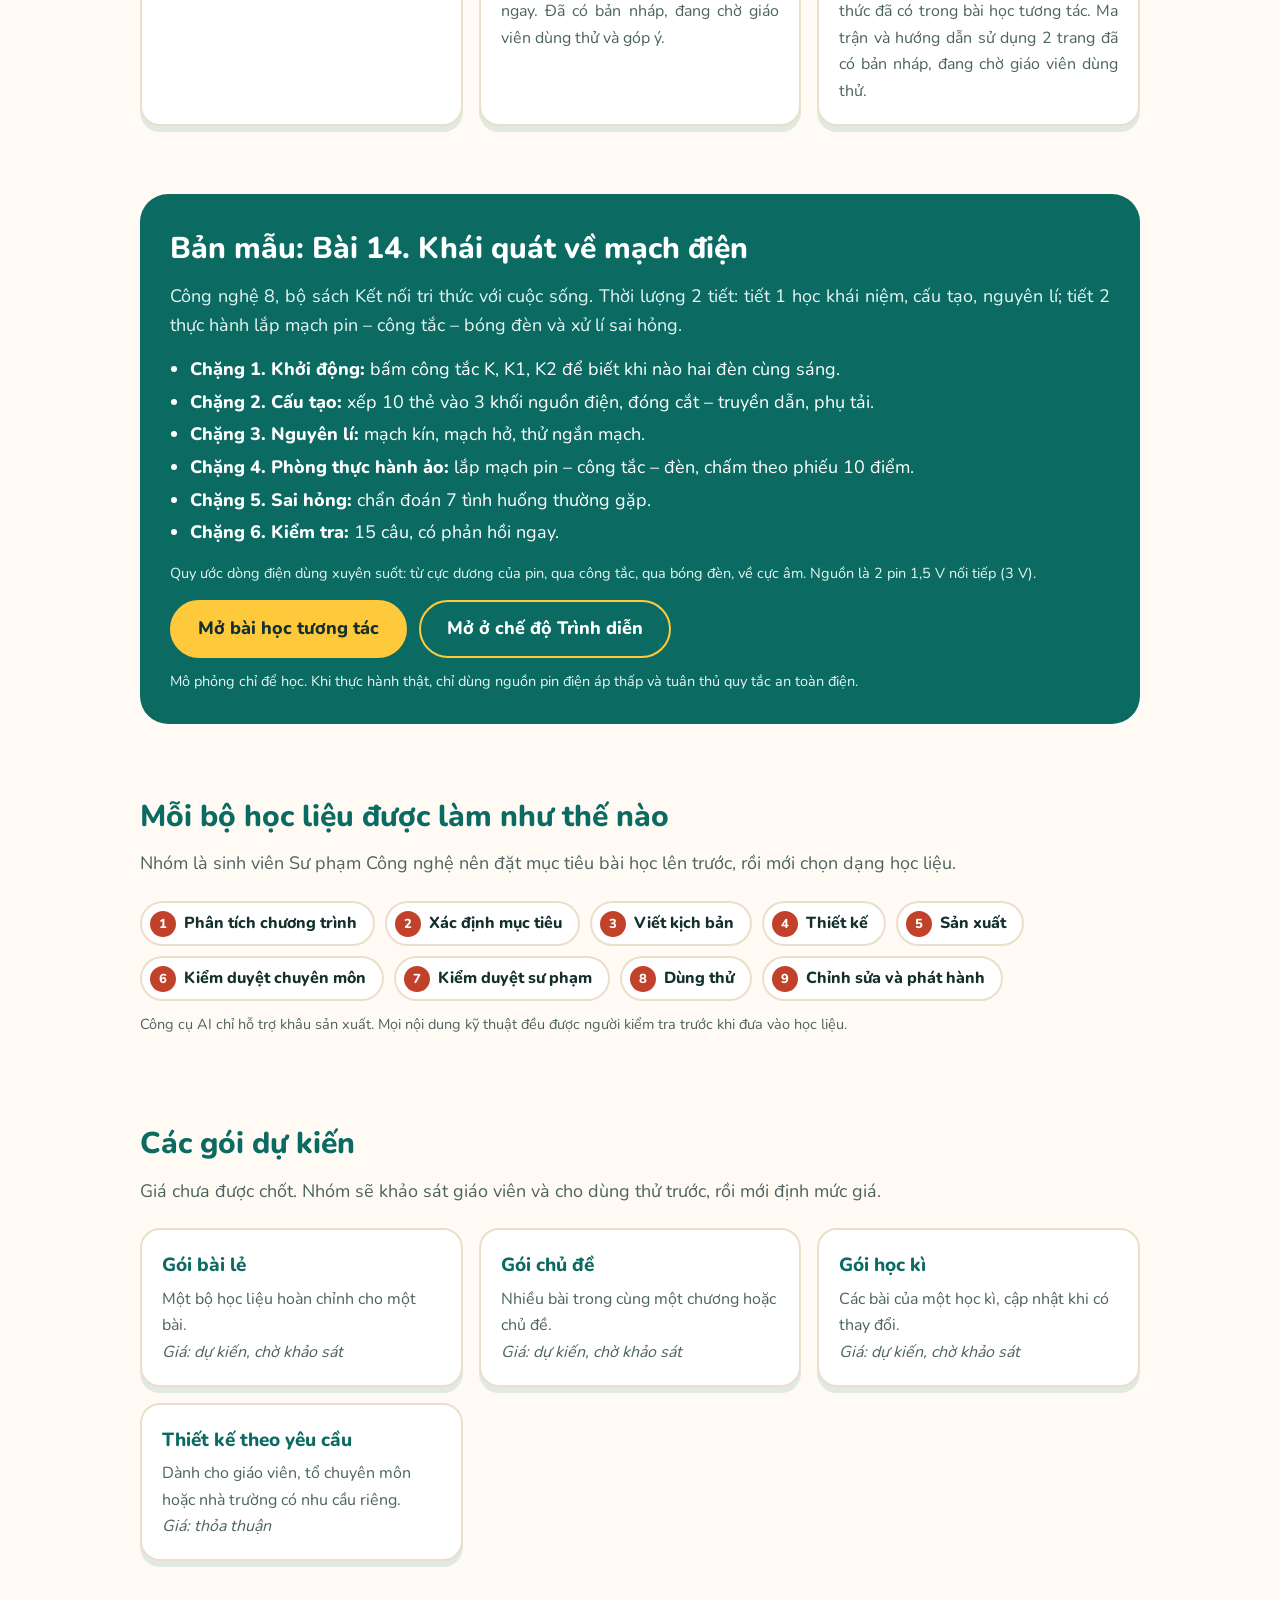
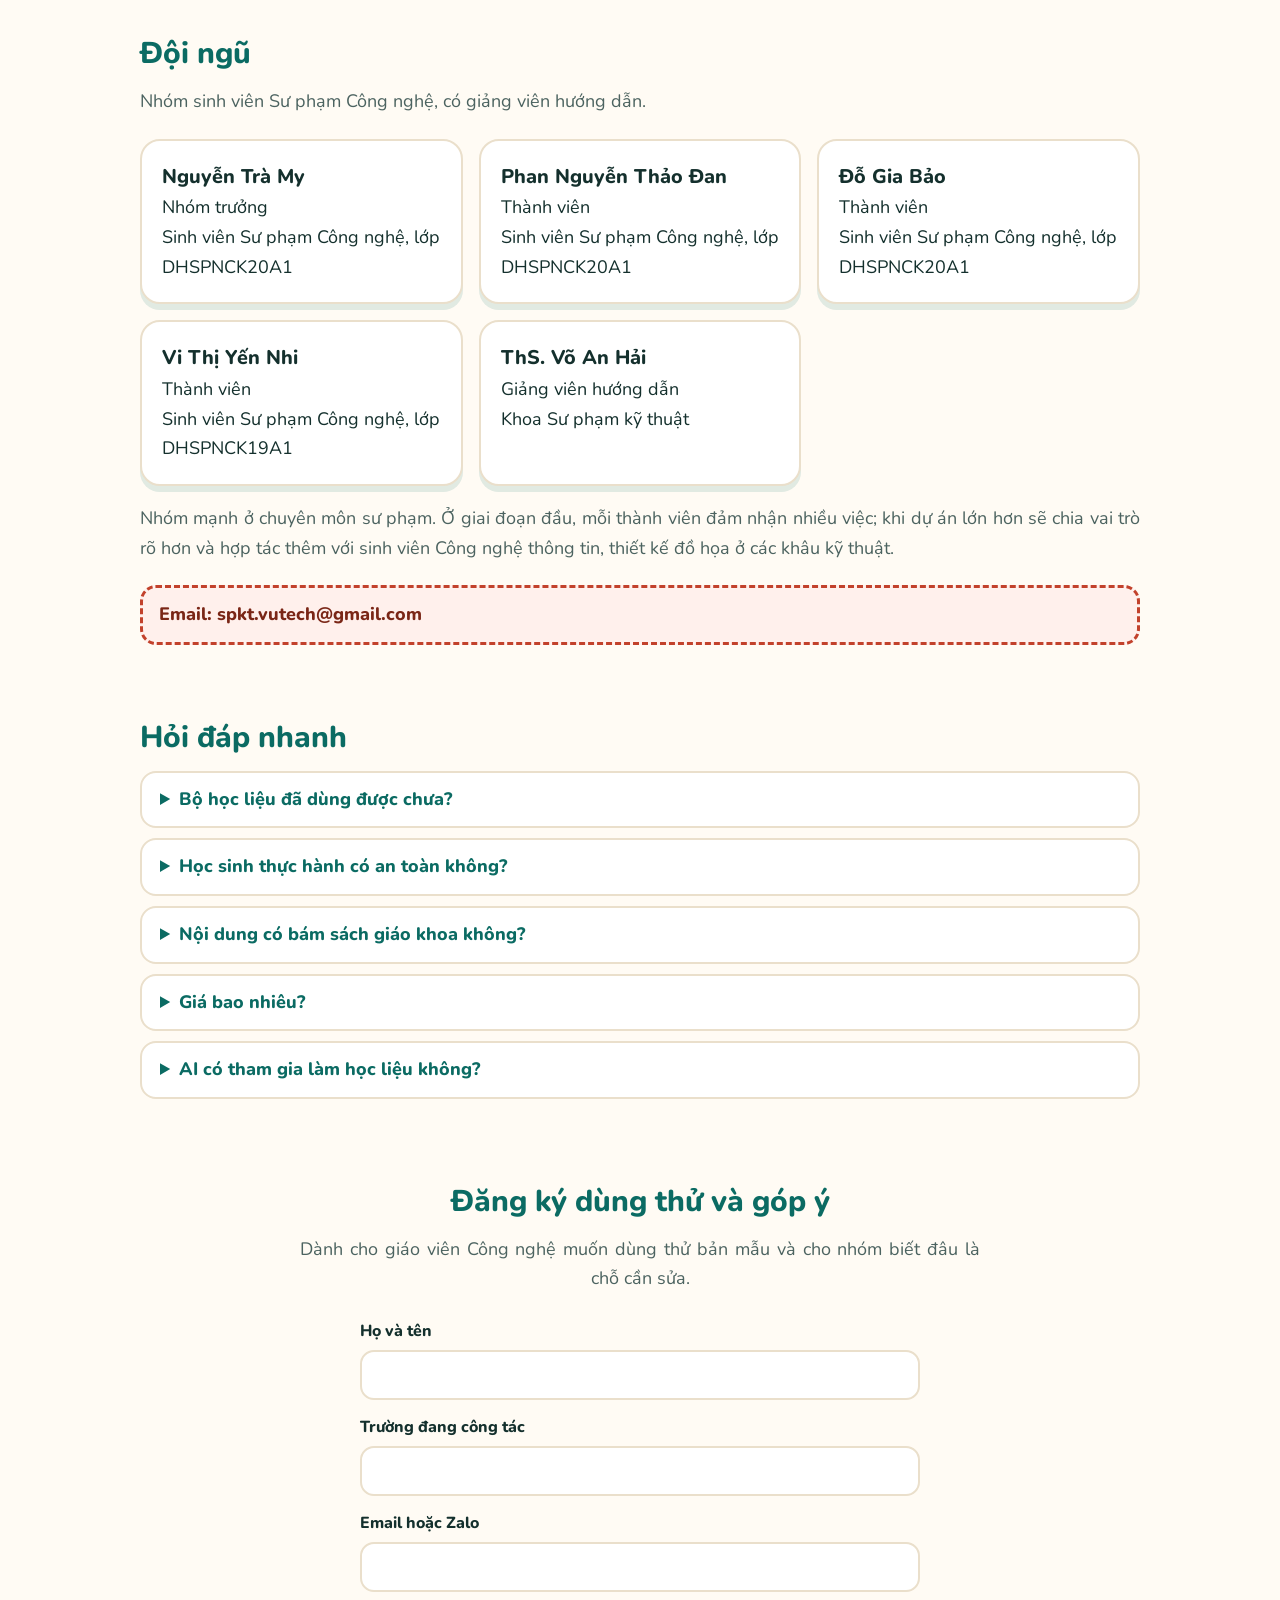
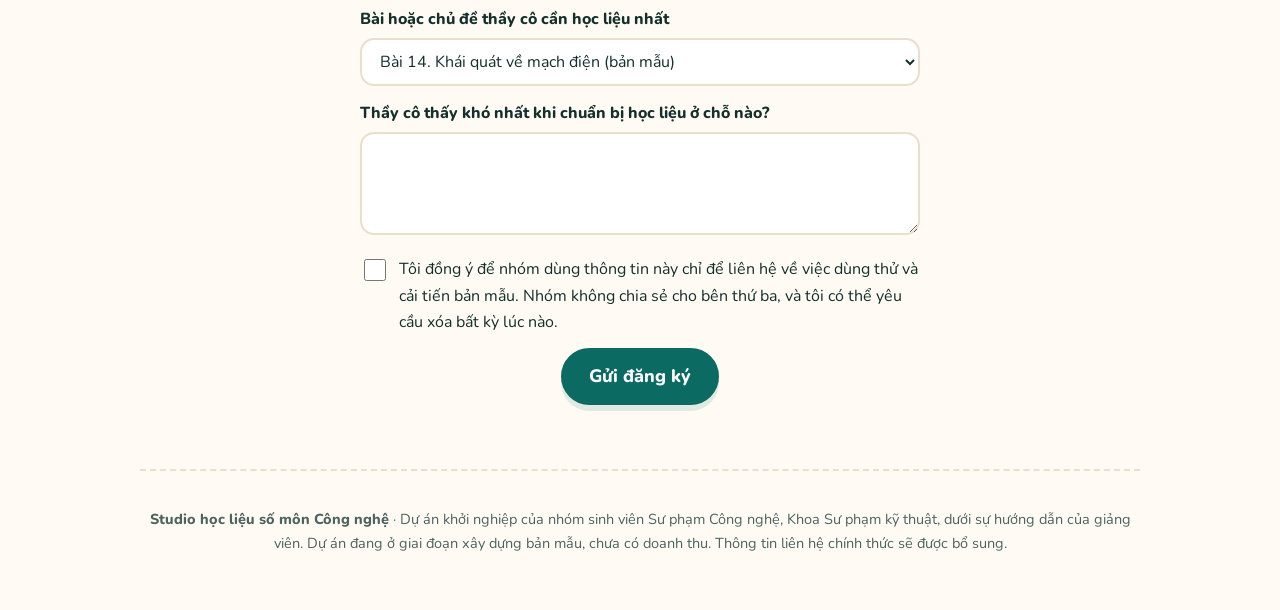
==== commit 3425c623: "Update index.html" ====
--- a/index.html
+++ b/index.html
@@ -544,7 +544,7 @@
       <div class="grid">
         <div class="card"><span class="st ok">Có trong bản mẫu</span>
           <h3>Video bài giảng</h3>
-          <p>5–8 phút. Kịch bản và storyboard đã soạn, chờ quay dựng.</p>
+          <p>5–8 phút. Kịch bản và storyboard đã soạn, quay dựng bằng Motion Graphic.</p>
         </div>
         <div class="card"><span class="st ok">Có trong bản mẫu</span>
           <h3>Mô phỏng 2D</h3>
